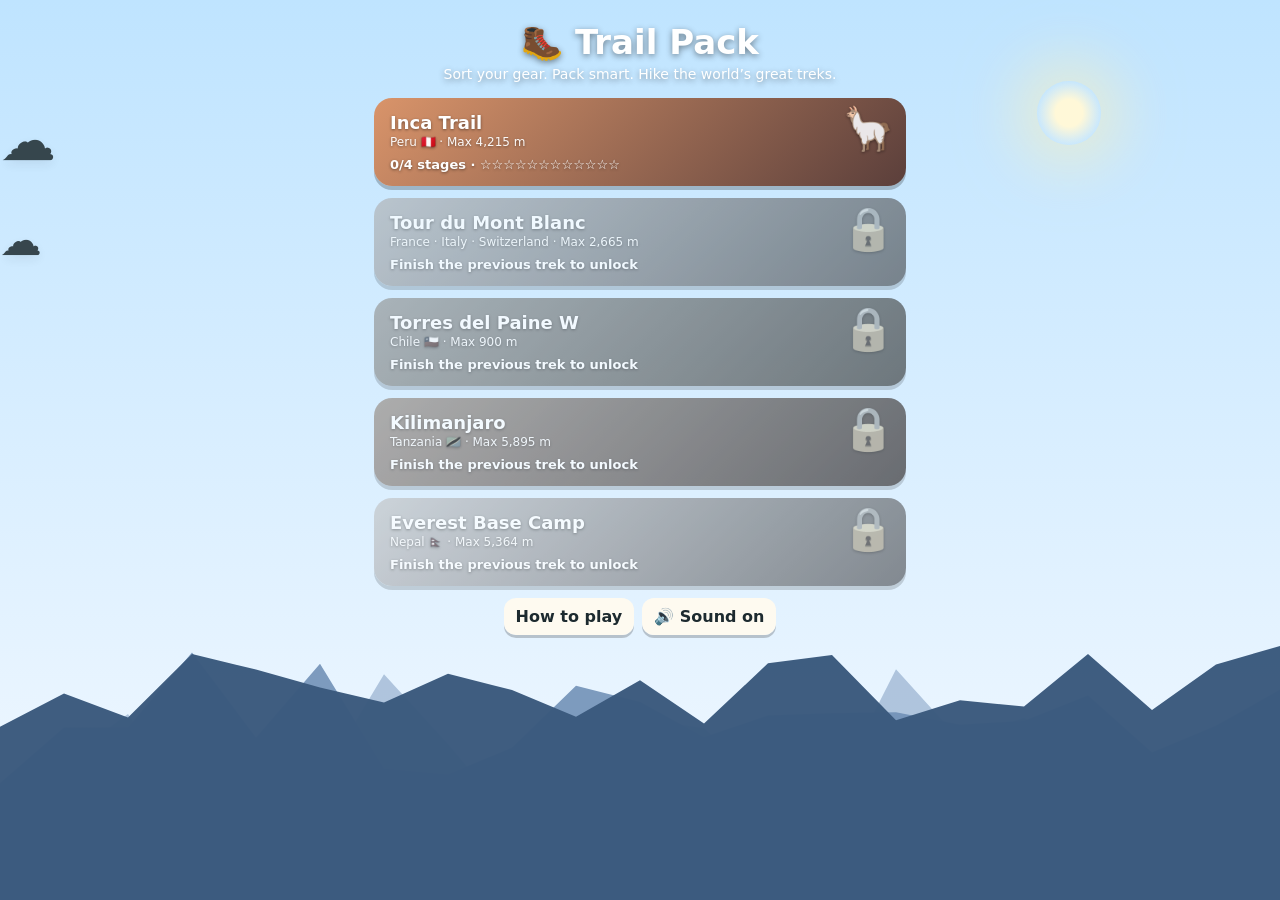
==== index.html @ da54ef09 "Add Trail Pack sorting-game prototype and prompt log Single-file web game: sort gear into stuff sack" ====
<!doctype html>
<html lang="en">
<head>
<meta charset="utf-8">
<meta name="viewport" content="width=device-width,initial-scale=1,viewport-fit=cover,user-scalable=no">
<meta name="theme-color" content="#2b3a42">
<title>Trail Pack</title>
<style>
:root{--ink:#1d2a2f;--paper:#fffaf0;--card:rgba(255,250,240,.94);--accent:#e8913a;--good:#4caf7a;--bad:#e2574c}
*{box-sizing:border-box;-webkit-tap-highlight-color:transparent}
html,body{margin:0;min-height:100%}
body{font-family:system-ui,-apple-system,"Segoe UI",Roboto,sans-serif;color:var(--ink);background:#2b3a42;overflow-x:hidden;user-select:none;-webkit-user-select:none;touch-action:manipulation}
button{font:inherit;color:inherit;cursor:pointer}

/* scene */
#scene{position:fixed;inset:0;z-index:-1;transition:background 1s}
#scene .ridges{position:absolute;left:0;bottom:0;width:100%;height:55%}
#scene .sun{position:absolute;top:9%;right:14%;width:64px;height:64px;border-radius:50%;background:radial-gradient(circle,#fff8d8 30%,rgba(255,240,170,.0) 72%);box-shadow:0 0 60px 20px rgba(255,240,180,.55)}
#scene .cloud{position:absolute;font-size:56px;opacity:.85;animation:drift linear infinite;filter:drop-shadow(0 4px 6px rgba(0,0,0,.08))}
@keyframes drift{from{transform:translateX(-120px)}to{transform:translateX(calc(100vw + 120px))}}

.wrap{max-width:560px;margin:0 auto;padding:calc(env(safe-area-inset-top) + 12px) 14px 40px}
header{display:flex;align-items:center;gap:6px;margin-bottom:10px}
header h1{flex:1;margin:0;font-size:16px;line-height:1.2;min-width:0}
header h1 small{display:block;font-weight:500;opacity:.8;font-size:12px}
.btn{border:0;background:var(--card);border-radius:12px;padding:9px 12px;font-weight:700;box-shadow:0 3px 0 rgba(0,0,0,.2);min-width:42px}
.btn:active{transform:translateY(2px);box-shadow:0 1px 0 rgba(0,0,0,.2)}
.btn:disabled{opacity:.4;cursor:default}
.btn.primary{background:var(--accent);color:#fff}
.card{background:var(--card);border-radius:16px;padding:12px 14px;margin-bottom:10px;box-shadow:0 2px 10px rgba(0,0,0,.15)}
.info{font-size:13px;line-height:1.45}
.tags{display:flex;gap:6px;flex-wrap:wrap;margin-top:8px}
.tag{font-size:12px;background:rgba(0,0,0,.08);border-radius:99px;padding:3px 9px}
.tag.cond{background:#fff;font-weight:600}
.list{display:flex;gap:6px;flex-wrap:wrap;align-items:center;margin-bottom:10px}
.chip{display:flex;align-items:center;gap:4px;border-radius:99px;padding:3px 10px 3px 6px;font-size:13px;font-weight:700;background:#fff;border:2px solid transparent;transition:all .3s}
.chip.ok{background:#d9f5df;border-color:var(--good)}
.chip.q{opacity:.7}

/* pack */
.pack{display:flex;gap:10px;align-items:center}
.bag{font-size:38px}
.slots{display:flex;gap:6px;flex:1;flex-wrap:wrap}
.slot{width:48px;height:48px;border-radius:12px;border:2px dashed rgba(0,0,0,.3);display:grid;place-items:center;font-size:24px;position:relative}
.slot.full{border:2px solid rgba(0,0,0,.25);cursor:pointer;animation:pop .35s ease-out}
.slot.bad{border-color:var(--bad);animation:shake .4s}
.slot small{position:absolute;bottom:-1px;right:3px;font-size:10px;font-weight:800}
.msg{min-height:18px;font-size:13px;font-weight:700;margin-top:8px;color:var(--bad)}

/* sacks */
.table{display:flex;flex-wrap:wrap;gap:12px 10px;justify-content:center;margin-top:20px}
.cell{display:flex;flex-direction:column;align-items:center;gap:4px;min-height:60px}
.sack{width:46px;padding:4px 3px 6px;border:3px solid rgba(255,255,255,.75);border-top:none;border-radius:4px 4px 22px 22px;background:rgba(255,255,255,.2);backdrop-filter:blur(2px);display:flex;flex-direction:column-reverse;gap:3px;cursor:pointer;transition:transform .15s,box-shadow .15s;position:relative}
.sack::before{content:"";position:absolute;left:-6px;right:-6px;top:-4px;height:5px;border-radius:4px;background:rgba(255,255,255,.75)}
.sack.sel{transform:translateY(-8px);box-shadow:0 10px 14px rgba(0,0,0,.25)}
.sack.done{border-color:#9be3b6;box-shadow:0 0 14px 2px rgba(120,230,160,.8);animation:glow 1.4s ease-in-out infinite}
.it{height:34px;border-radius:11px;display:grid;place-items:center;font-size:20px;box-shadow:inset 0 -3px 0 rgba(0,0,0,.16),inset 0 2px 0 rgba(255,255,255,.35)}
.it.empty{background:transparent;box-shadow:none}
.it.pop{animation:pop .35s ease-out}
.sack.sel .it.top{outline:2px solid #fff;outline-offset:1px}
.tap{font-size:10px;font-weight:800;color:#fff;text-shadow:0 1px 2px rgba(0,0,0,.6);height:12px}
.moves{font-size:12px;text-align:right;margin:10px 4px 0;color:#fff;text-shadow:0 1px 3px rgba(0,0,0,.6);font-weight:600}
@keyframes pop{0%{transform:scale(.3)}70%{transform:scale(1.15)}100%{transform:scale(1)}}
@keyframes shake{0%,100%{transform:translateX(0)}25%{transform:translateX(-5px)}75%{transform:translateX(5px)}}
@keyframes glow{50%{box-shadow:0 0 22px 5px rgba(120,230,160,.95)}}

/* overlays */
.overlay{position:fixed;inset:0;background:rgba(10,20,25,.6);display:flex;align-items:center;justify-content:center;padding:16px;z-index:10;overflow:auto;animation:fade .25s}
.modal{background:var(--paper);border-radius:22px;padding:20px;max-width:460px;width:100%;max-height:90vh;overflow:auto;animation:rise .3s ease-out}
.modal h2{margin:0 0 4px}
.stars{font-size:40px;letter-spacing:4px;text-align:center}
.stars span{display:inline-block;animation:pop .5s ease-out backwards}
.stars span:nth-child(2){animation-delay:.15s}.stars span:nth-child(3){animation-delay:.3s}
.how{font-size:14px;line-height:1.5;padding-left:20px;margin:8px 0 14px}
@keyframes fade{from{opacity:0}}
@keyframes rise{from{transform:translateY(24px);opacity:0}}
.conf{position:fixed;top:-20px;font-size:22px;z-index:20;pointer-events:none;animation:fall 2.4s ease-in forwards}
@keyframes fall{to{transform:translateY(110vh) rotate(540deg);opacity:.9}}

/* home */
.hero{text-align:center;color:#fff;text-shadow:0 2px 6px rgba(0,0,0,.45);margin:10px 0 16px}
.hero h1{font-size:34px;margin:0}
.hero p{margin:4px 0 0;font-size:14px}
.trekcard{display:block;width:100%;text-align:left;border:0;border-radius:18px;padding:14px 16px;margin-bottom:12px;color:#fff;text-shadow:0 1px 3px rgba(0,0,0,.45);box-shadow:0 4px 0 rgba(0,0,0,.22);position:relative;overflow:hidden}
.trekcard:active{transform:translateY(2px)}
.trekcard h3{margin:0;font-size:18px}
.trekcard p{margin:2px 0 8px;font-size:12px;opacity:.95}
.trekcard .prog{font-size:13px;font-weight:700}
.trekcard.locked{filter:grayscale(.85);opacity:.7}
.trekcard .big{position:absolute;right:12px;top:6px;font-size:42px;opacity:.9}

/* map */
.map{position:relative;border-radius:22px;background:var(--card);box-shadow:0 4px 14px rgba(0,0,0,.2);overflow:hidden}
.map svg{position:absolute;inset:0;width:100%;height:100%}
.node{position:absolute;transform:translate(-50%,-50%);display:flex;align-items:center;gap:8px;border:0;background:none;padding:0}
.node .dot{width:50px;height:50px;border-radius:50%;display:grid;place-items:center;font-weight:800;font-size:18px;color:#fff;border:4px solid #fff;box-shadow:0 3px 0 rgba(0,0,0,.25);flex:none}
.node .lab{background:#fff;border-radius:10px;padding:4px 8px;font-size:12px;font-weight:700;line-height:1.2;box-shadow:0 2px 6px rgba(0,0,0,.12);max-width:128px;text-align:left}
.node .lab small{display:block;font-weight:500;opacity:.7}
.node.left{flex-direction:row-reverse}
.node.locked .dot{background:#aab !important;opacity:.8}
.node.cur .dot{animation:pulse 1.2s ease-in-out infinite}
@keyframes pulse{50%{transform:scale(1.14)}}
.hiker{position:absolute;transform:translate(-50%,-135%);font-size:26px;pointer-events:none;animation:bob 1s ease-in-out infinite}
@keyframes bob{50%{margin-top:-5px}}
.sum{position:absolute;transform:translate(-50%,-50%);font-size:34px}
</style>
</head>
<body>
<div id="scene"></div>
<div class="wrap" id="app"></div>
<div id="layer"></div>

<script>
/* ================= data ================= */
const CATS = {
  water:  {e:'💧', c:'#7cc3ee', n:'Water'},
  food:   {e:'🥜', c:'#f2b36b', n:'Food'},
  warm:   {e:'🧥', c:'#e77f7a', n:'Warm layers'},
  rain:   {e:'☔', c:'#8c9cf0', n:'Rain gear'},
  shelter:{e:'⛺', c:'#7fd1a0', n:'Shelter'},
  med:    {e:'🩹', c:'#f19bc0', n:'First aid'},
  sun:    {e:'🧴', c:'#f6dc7a', n:'Sun cream'},
  light:  {e:'🔦', c:'#b895ee', n:'Headlamp'},
  ice:    {e:'⛏️', c:'#7fe0dc', n:'Ice gear'},
  bug:    {e:'🦟', c:'#b3c47a', n:'Bug spray'}
};
// condition -> the gear it calls for (water and food are always needed)
const CONDS = {
  rain:  {t:'🌧️ Heavy rain',        gear:'rain'},
  cold:  {t:'🥶 Freezing nights',    gear:'warm'},
  sun:   {t:'☀️ Harsh sun',          gear:'sun'},
  dark:  {t:'🌙 Pre-dawn starts',    gear:'light'},
  bugs:  {t:'🦟 Jungle bugs',        gear:'bug'},
  camp:  {t:'⛺ Wild camping',       gear:'shelter'},
  remote:{t:'🚑 Far from help',      gear:'med'},
  ice:   {t:'🧊 Glacier crossing',   gear:'ice'}
};

const TREKS = {
  inca: {name:'Inca Trail', place:'Peru 🇵🇪', alt:'Max 4,215 m', icon:'🦙', sky:['#ffe2a8','#f59a6b'], ridges:['#d9946a','#a8644f','#5b3f3b'], sun:true,
    facts:['The Inca Trail ends at Machu Picchu, a citadel built in the 1400s.','Dead Woman’s Pass, at 4,215 m, is the highest point of the trek.','Only 500 people a day, porters included, are allowed on the trail.','Machu Picchu at sunrise is why most hikers start before dawn.']},
  tmb:  {name:'Tour du Mont Blanc', place:'France · Italy · Switzerland', alt:'Max 2,665 m', icon:'🏔️', sky:['#bfe4ff','#f4f9ff'], ridges:['#9fb8d4','#6f8fb5','#3c5a7e'], sun:true,
    facts:['The loop is about 170 km and crosses three countries.','Mont Blanc, at 4,805 m, is the highest peak in the Alps.','Mountain huts serve hot dinners, so you carry less than a camping trek.']},
  paine:{name:'Torres del Paine W', place:'Chile 🇨🇱', alt:'Max 900 m', icon:'🦅', sky:['#cfd9e6','#8fa5bd'], ridges:['#8aa0a0','#5f7a7c','#2f4a4f'], sun:false,
    facts:['The W trek is named after its shape on the map.','Patagonian wind can top 100 km/h.','The granite Towers rise more than 2,000 m above the valley.']},
  kili: {name:'Kilimanjaro', place:'Tanzania 🇹🇿', alt:'Max 5,895 m', icon:'🦒', sky:['#ffd37a','#e56f4a'], ridges:['#c9895a','#8d5a45','#4a3033'], sun:true,
    facts:['Kilimanjaro is the highest mountain in Africa, at 5,895 m.','You climb through five climate zones, from rainforest to arctic summit.','Guides say “pole pole”, Swahili for “slowly slowly”.']},
  ebc:  {name:'Everest Base Camp', place:'Nepal 🇳🇵', alt:'Max 5,364 m', icon:'🐂', sky:['#9fd0ff','#e9f4ff'], ridges:['#b9c8dc','#8197b3','#4a5f7d'], sun:true,
    facts:['Everest Base Camp sits at about 5,364 m.','Namche Bazaar is the Sherpa trading hub, at around 3,440 m.','Gorak Shep is the last settlement before base camp.']}
};

// reveal: 'list' = pack list shown, 'cond' = you infer the gear from the conditions
const L = (trek,title,days,conds,decoys,reveal,empties=2)=>({trek,title,days,conds,decoys,reveal,empties,
  needs:['water','food',...conds.map(c=>CONDS[c].gear)]});
const LEVELS = [
  L('inca','Day 1 · Wayllabamba',3,['rain'],[],'list'),
  L('inca','Day 2 · Dead Woman’s Pass',4,['rain','camp'],['sun'],'list'),
  L('inca','Day 3 · Cloud forest',4,['cold','camp','bugs'],['sun','light'],'list'),
  L('inca','Day 4 · Sunrise at the Sun Gate',4,['cold','dark','camp'],['sun','bug'],'cond'),
  L('tmb','Stage 1 · Les Houches',4,['sun','cold'],['bug'],'list'),
  L('tmb','Stage 3 · Col de la Seigne',5,['rain','remote'],['camp','sun'],'cond'),
  L('tmb','Stage 5 · Grand Col Ferret',5,['cold','rain','dark'],['camp','bug'],'cond'),
  L('paine','Valle Francés',5,['rain','cold'],['sun','bug','med'],'cond'),
  L('paine','Grey Glacier',6,['rain','cold','camp'],['sun','bug'],'cond'),
  L('paine','Base Torres at dawn',6,['rain','cold','camp','dark'],['sun','med'],'cond',3),
  L('kili','Machame Gate',5,['cold','remote','dark'],['bug','sun'],'cond'),
  L('kili','Barranco Wall',6,['cold','dark','sun','remote'],['bug','rain','shelter'],'cond',3),
  L('ebc','Namche Bazaar',5,['cold','remote'],['rain','sun','bug'],'cond'),
  L('ebc','Gorak Shep',6,['cold','ice','dark','remote'],['bug','rain','sun'],'cond',3)
];
const trekLevels = id => LEVELS.map((x,i)=>i).filter(i=>LEVELS[i].trek===id);

/* ================= persistence ================= */
let save = {unlocked:0, stars:{}, seen:false, mute:false};
try { Object.assign(save, JSON.parse(localStorage.getItem('trailpack')||'{}')); } catch(e){}
const persist = ()=>{ try{ localStorage.setItem('trailpack', JSON.stringify(save)); }catch(e){} };

/* ================= sound & haptics ================= */
let AC = null;
function tone(f,d,type='sine',vol=.12,delay=0){
  if(save.mute) return;
  try{
    AC = AC || new (window.AudioContext||window.webkitAudioContext)();
    const o = AC.createOscillator(), g = AC.createGain(), t = AC.currentTime+delay;
    o.type = type; o.frequency.setValueAtTime(f,t);
    g.gain.setValueAtTime(vol,t); g.gain.exponentialRampToValueAtTime(.0001,t+d);
    o.connect(g); g.connect(AC.destination); o.start(t); o.stop(t+d+.02);
  }catch(e){}
}
const buzz = ms => { try{ if(!save.mute && navigator.vibrate) navigator.vibrate(ms); }catch(e){} };
const SND = {
  tap:()=>tone(620,.06,'triangle'),
  pour:()=>{tone(420,.08,'sine');tone(560,.1,'sine',.12,.07);},
  pack:()=>{tone(523,.1,'triangle');tone(784,.18,'triangle',.12,.09);buzz(15);},
  bad:()=>{tone(180,.25,'sawtooth',.08);buzz(60);},
  win:()=>[523,659,784,1047].forEach((f,i)=>tone(f,.3,'triangle',.13,i*.12))
};

/* ================= scene ================= */
const $app = document.getElementById('app'), $layer = document.getElementById('layer'), $scene = document.getElementById('scene');
const rng = s => () => (s = (s*1664525+1013904223)>>>0) / 4294967296;
function ridgeSvg(colors){
  let out = '<svg class="ridges" viewBox="0 0 1000 400" preserveAspectRatio="none">';
  colors.forEach((col,i)=>{
    const r = rng(i*77+13), base = 400-i*55, h = 190-i*45;
    let d = `M0 400 L0 ${base-h*r()}`;
    for(let x=50;x<=1000;x+=50) d += ` L${x} ${base-h*(0.25+0.75*r())}`;
    out += `<path d="${d} L1000 400Z" fill="${col}" opacity="${0.78+i*0.1}"/>`;
  });
  return out + '</svg>';
}
function setScene(id){
  const t = id ? TREKS[id] : TREKS.tmb;
  $scene.style.background = `linear-gradient(${t.sky[0]},${t.sky[1]})`;
  $scene.innerHTML = (t.sun?'<div class="sun"></div>':'') +
    '<div class="cloud" style="top:12%;animation-duration:70s">☁️</div><div class="cloud" style="top:24%;animation-duration:110s;animation-delay:-50s;font-size:42px">☁️</div>' +
    ridgeSvg(t.ridges);
}

/* ================= game state ================= */
let screen = 'home', curTrek = null, lv = 0, crates = [], sel = null, moves = 0, hist = [], won = false;
let pop = null, bad = [], msg = '';

const cap = () => LEVELS[lv].days;
const isDone = c => c.items.length===cap() && c.items.every(x=>x===c.items[0]);
const packed = () => crates.filter(c=>c.packed);

function startLevel(i){
  lv = i; curTrek = LEVELS[i].trek; screen = 'game';
  const Lv = LEVELS[i]; sel = null; moves = 0; hist = []; won = false; pop = null; bad = []; msg = '';
  const cats = [...Lv.needs, ...Lv.decoys];
  const pool = []; cats.forEach(c=>{ for(let k=0;k<Lv.days;k++) pool.push(c); });
  let tries = 0, cs;
  do {
    pool.sort(()=>Math.random()-.5);
    cs = cats.map((_,k)=>({items:pool.slice(k*Lv.days,(k+1)*Lv.days), packed:false}));
    tries++;
  } while (tries<300 && cs.some(c=>new Set(c.items).size===1));
  for(let k=0;k<Lv.empties;k++) cs.push({items:[],packed:false});
  crates = cs; setScene(Lv.trek); render();
  if(!save.seen){ save.seen = true; persist(); showHow(); }
}

const snap = () => hist.push(JSON.stringify({crates,moves}));
function undo(){
  if(!hist.length||won) return;
  const s = JSON.parse(hist.pop()); crates = s.crates; moves = s.moves; sel = null; bad = []; msg = ''; pop = null; SND.tap(); render();
}
function topGroup(c){
  let n = 0; const t = c.items[c.items.length-1];
  for(let i=c.items.length-1;i>=0 && c.items[i]===t;i--) n++;
  return n;
}
function pour(a,b){
  const A = crates[a], B = crates[b];
  if(B.packed || isDone(B) || !A.items.length) return false;
  const t = A.items[A.items.length-1];
  if(B.items.length && B.items[B.items.length-1]!==t) return false;
  const n = Math.min(topGroup(A), cap()-B.items.length);
  if(n<=0) return false;
  snap();
  for(let k=0;k<n;k++) B.items.push(A.items.pop());
  moves++; pop = {i:b,n}; return true;
}
function tap(i){
  if(won) return;
  const c = crates[i]; bad = []; msg = ''; pop = null;
  if(c.packed) return;
  if(isDone(c)){ return packCrate(i); }
  if(sel===null){ if(c.items.length){ sel = i; SND.tap(); } }
  else if(sel===i){ sel = null; SND.tap(); }
  else {
    if(pour(sel,i)){ sel = null; SND.pour(); }
    else { sel = c.items.length ? i : null; SND.tap(); }
  }
  render(); autoPackCheck();
}
function autoPackCheck(){ /* a sack that just became complete glows; the player taps it to pack */ }
function packCrate(i){
  const Lv = LEVELS[lv];
  if(won) return;
  if(packed().length>=Lv.needs.length){ msg = 'Your pack is full. Tap a packed item to take it out first.'; SND.bad(); render(); return; }
  snap(); crates[i].packed = true; sel = null; moves++; SND.pack();
  if(packed().length===Lv.needs.length) return evaluate();
  render();
}
function unpack(i){
  if(won) return; snap(); crates[i].packed = false; bad = []; msg = ''; pop = null; SND.tap(); render();
}
function evaluate(){
  const Lv = LEVELS[lv], pk = packed();
  const wrong = pk.filter(c=>!Lv.needs.includes(c.items[0]));
  if(!wrong.length){ return win(); }
  bad = wrong.map(c=>crates.indexOf(c));
  msg = `${pk.length-wrong.length} of ${Lv.needs.length} right. Tap a red item to take it out.`;
  SND.bad(); render();
}
function win(){
  won = true; render();
  const Lv = LEVELS[lv];
  const par = Lv.needs.length*4 + Lv.decoys.length*2 + 2;
  const stars = moves<=par ? 3 : moves<=par*1.6 ? 2 : 1;
  save.stars[lv] = Math.max(save.stars[lv]||0, stars);
  save.unlocked = Math.max(save.unlocked, Math.min(lv+1, LEVELS.length-1)); persist();
  SND.win(); confetti(); buzz([30,40,30]);
  setTimeout(()=>showWin(stars), 700);
}
function confetti(){
  const em = ['🎉','⭐','🥾','🏔️','✨','🎒'];
  for(let i=0;i<34;i++){
    const d = document.createElement('div'); d.className = 'conf'; d.textContent = em[i%em.length];
    d.style.left = Math.random()*100+'vw'; d.style.animationDelay = Math.random()*.8+'s'; d.style.fontSize = (16+Math.random()*18)+'px';
    document.body.appendChild(d); setTimeout(()=>d.remove(),3500);
  }
}

/* ================= rendering ================= */
const tile = (c,extra='') => `<div class="it ${extra}" style="background:${CATS[c].c}">${CATS[c].e}</div>`;

function render(){
  if(screen==='home') return renderHome();
  if(screen==='map') return renderMap();
  renderGame();
}

function renderGame(){
  const Lv = LEVELS[lv], T = TREKS[Lv.trek], pk = packed();
  const have = pk.map(c=>c.items[0]);
  const slots = Array.from({length:Lv.needs.length}, (_,k)=>{
    const c = pk[k];
    if(!c) return '<div class="slot"></div>';
    const ci = crates.indexOf(c), cat = CATS[c.items[0]];
    return `<div class="slot full ${bad.includes(ci)?'bad':''}" style="background:${cat.c}" onclick="unpack(${ci})" title="Tap to unpack">${cat.e}<small>×${Lv.days}</small></div>`;
  }).join('');
  const chips = Lv.reveal==='list'
    ? Lv.needs.map(n=>`<span class="chip ${have.includes(n)?'ok':''}">${CATS[n].e} ${CATS[n].n} ${have.includes(n)?'✓':''}</span>`).join('')
    : Lv.needs.map((n,k)=>`<span class="chip ${k<pk.length?'ok':'q'}">${k<pk.length?'🎒':'❓'}</span>`).join('');
  const sacks = crates.map((c,i)=>{
    if(c.packed) return '';
    const topN = c.items.length ? topGroup(c) : 0;
    let inner = '';
    for(let k=0;k<Lv.days;k++){
      if(!c.items[k]){ inner += '<div class="it empty"></div>'; continue; }
      const isTop = k >= c.items.length-topN;
      const isPop = pop && pop.i===i && k >= c.items.length-pop.n;
      inner += tile(c.items[k], (isTop?'top ':'')+(isPop?'pop':''));
    }
    const done = isDone(c);
    return `<div class="cell"><div class="sack ${sel===i?'sel':''} ${done?'done':''}" onclick="tap(${i})">${inner}</div><div class="tap">${done?'tap to pack':''}</div></div>`;
  }).join('');
  const hint = Lv.reveal==='list'
    ? `Pack the items on the list. Anything else is clutter.`
    : `<b>No list this time.</b> Read the conditions and work out what to pack. Water and food always go.`;
  $app.innerHTML = `
    <header>
      <button class="btn" onclick="goMap('${Lv.trek}')">←</button>
      <h1>${T.name}<small>${Lv.title}</small></h1>
      <button class="btn" onclick="undo()" ${hist.length&&!won?'':'disabled'}>↶</button>
      <button class="btn" onclick="startLevel(lv)">⟳</button>
      <button class="btn" onclick="toggleMute()">${save.mute?'🔇':'🔊'}</button>
    </header>
    <div class="card info">
      <b>${Lv.days}-day trek.</b> One sack holds ${Lv.days} of one item, one per day. ${hint}
      <div class="tags">${Lv.conds.map(c=>`<span class="tag cond">${CONDS[c].t}</span>`).join('')}<span class="tag">${T.alt}</span></div>
    </div>
    <div class="card">
      <div class="list">${chips}</div>
      <div class="pack"><div class="bag">🎒</div><div class="slots">${slots}</div></div>
      <div class="msg">${msg}</div>
    </div>
    <div class="table">${sacks}</div>
    <div class="moves">Moves: ${moves}</div>`;
}

function trekProgress(id){
  const idx = trekLevels(id), got = idx.reduce((a,i)=>a+(save.stars[i]||0),0);
  const done = idx.filter(i=>save.stars[i]).length;
  return {done, total:idx.length, got, max:idx.length*3, locked: idx[0] > save.unlocked};
}

function renderHome(){
  setScene(null);
  const cards = Object.keys(TREKS).map(id=>{
    const T = TREKS[id], p = trekProgress(id);
    return `<button class="trekcard ${p.locked?'locked':''}" style="background:linear-gradient(135deg,${T.ridges[0]},${T.ridges[2]})" ${p.locked?'onclick="shake(this)"':`onclick="goMap('${id}')"`}>
      <div class="big">${p.locked?'🔒':T.icon}</div>
      <h3>${T.name}</h3><p>${T.place} · ${T.alt}</p>
      <div class="prog">${p.locked?'Finish the previous trek to unlock':`${p.done}/${p.total} stages · ${'★'.repeat(p.got)}${'☆'.repeat(p.max-p.got)}`}</div>
    </button>`;
  }).join('');
  $app.innerHTML = `
    <div class="hero"><h1>🥾 Trail Pack</h1><p>Sort your gear. Pack smart. Hike the world’s great treks.</p></div>
    ${cards}
    <div style="display:flex;gap:8px;justify-content:center">
      <button class="btn" onclick="showHow()">How to play</button>
      <button class="btn" onclick="toggleMute()">${save.mute?'🔇 Sound off':'🔊 Sound on'}</button>
    </div>`;
}
function shake(el){ el.style.animation='shake .4s'; SND.bad(); setTimeout(()=>el.style.animation='',450); }

function renderMap(){
  const T = TREKS[curTrek], idx = trekLevels(curTrek);
  setScene(curTrek);
  const H = 130*idx.length + 110, W = 100;
  const pts = idx.map((_,k)=>({ x: 50 + (k%2===0?-18:18)*(k===0?1:1) , y: H - 70 - k*130 }));
  // smooth winding path from the trailhead through every stage up to the summit
  let d = `M50 ${H-8}`;
  const route = [{x:50,y:H-8},...pts,{x:50,y:34}];
  for(let k=1;k<route.length;k++){
    const a = route[k-1], b = route[k], my = (a.y+b.y)/2;
    d += ` C ${a.x} ${my}, ${b.x} ${my}, ${b.x} ${b.y}`;
  }
  const curIdx = idx.find(i=>!save.stars[i] && i<=save.unlocked);
  const nodes = idx.map((i,k)=>{
    const p = pts[k], locked = i>save.unlocked, st = save.stars[i]||0, isCur = i===curIdx;
    const left = p.x>50;
    const Lv = LEVELS[i];
    return `<button class="node ${left?'left':''} ${locked?'locked':''} ${isCur?'cur':''}" style="left:${p.x}%;top:${p.y}px" ${locked?'':`onclick="startLevel(${i})"`}>
      <span class="dot" style="background:${T.ridges[2]}">${locked?'🔒':k+1}</span>
      <span class="lab">${Lv.title}<small>${Lv.days} days · ${Lv.reveal==='list'?'pack list':'read conditions'}${st?' · '+'★'.repeat(st):''}</small></span>
    </button>${isCur?`<div class="hiker" style="left:${p.x}%;top:${p.y-26}px">🥾</div>`:''}`;
  }).join('');
  $app.innerHTML = `
    <header>
      <button class="btn" onclick="goHome()">←</button>
      <h1>${T.name}<small>${T.place} · ${T.alt}</small></h1>
      <button class="btn" onclick="toggleMute()">${save.mute?'🔇':'🔊'}</button>
    </header>
    <div class="map" style="height:${H}px">
      <svg viewBox="0 0 ${W} ${H}" preserveAspectRatio="none"><path d="${d}" fill="none" stroke="${T.ridges[1]}" stroke-width="1.6" stroke-dasharray="3 3" stroke-linecap="round" vector-effect="non-scaling-stroke" style="stroke-width:5px"/></svg>
      <div class="sum" style="left:50%;top:34px">🚩</div>
      ${nodes}
    </div>
    <div class="moves">${T.tags?'':''}Tap a stage to start packing.</div>`;
}

/* ================= overlays & nav ================= */
function overlay(html,dismiss=true){ $layer.innerHTML = `<div class="overlay" ${dismiss?'onclick="if(event.target===this)closeOverlay()"':''}><div class="modal">${html}</div></div>`; }
function closeOverlay(){ $layer.innerHTML = ''; }
function goHome(){ screen='home'; closeOverlay(); render(); window.scrollTo(0,0); }
function goMap(id){ curTrek=id; screen='map'; closeOverlay(); render(); window.scrollTo(0,0); }
function toggleMute(){ save.mute=!save.mute; persist(); if(!save.mute) SND.tap(); render(); }

function showHow(){
  overlay(`<h2>How to play</h2>
    <ol class="how">
      <li><b>Sort the sacks.</b> Tap a sack, then tap another to move its top items. You can only stack on the same item or an empty sack.</li>
      <li><b>Days = sack size.</b> A 5-day trek means 5 of each item per sack. Longer treks, bigger puzzles.</li>
      <li><b>Pack what the trek needs.</b> When a sack holds one item, it glows. Tap it to put it in your backpack, which has limited slots.</li>
      <li><b>Read the conditions.</b> Later stages hide the pack list. Rain means rain gear, freezing nights mean warm layers, and so on.</li>
    </ol>
    <button class="btn primary" style="width:100%" onclick="closeOverlay()">Got it</button>`);
}
function showWin(stars){
  const Lv = LEVELS[lv], T = TREKS[Lv.trek], idx = trekLevels(Lv.trek), k = idx.indexOf(lv);
  const lastInTrek = k===idx.length-1, lastAll = lv===LEVELS.length-1;
  const fact = T.facts[k % T.facts.length];
  overlay(`<div class="stars">${[0,1,2].map(n=>`<span>${n<stars?'⭐':'☆'}</span>`).join('')}</div>
    <h2 style="text-align:center">${lastInTrek?`${T.name} complete! 🚩`:'Pack ready!'}</h2>
    <p class="info" style="text-align:center">${Lv.title} · ${moves} moves</p>
    <div class="card info" style="background:#fff;box-shadow:none">💡 ${fact}</div>
    <div style="display:flex;gap:8px;justify-content:center;flex-wrap:wrap">
      <button class="btn" onclick="closeOverlay();startLevel(lv)">Replay</button>
      <button class="btn" onclick="goMap('${Lv.trek}')">Map</button>
      ${lastAll?'':`<button class="btn primary" onclick="closeOverlay();${lastInTrek?`goHome()`:`startLevel(lv+1)`}">${lastInTrek?'Next trek →':'Next stage →'}</button>`}
    </div>`, false);
}

render();
</script>
</body>
</html>
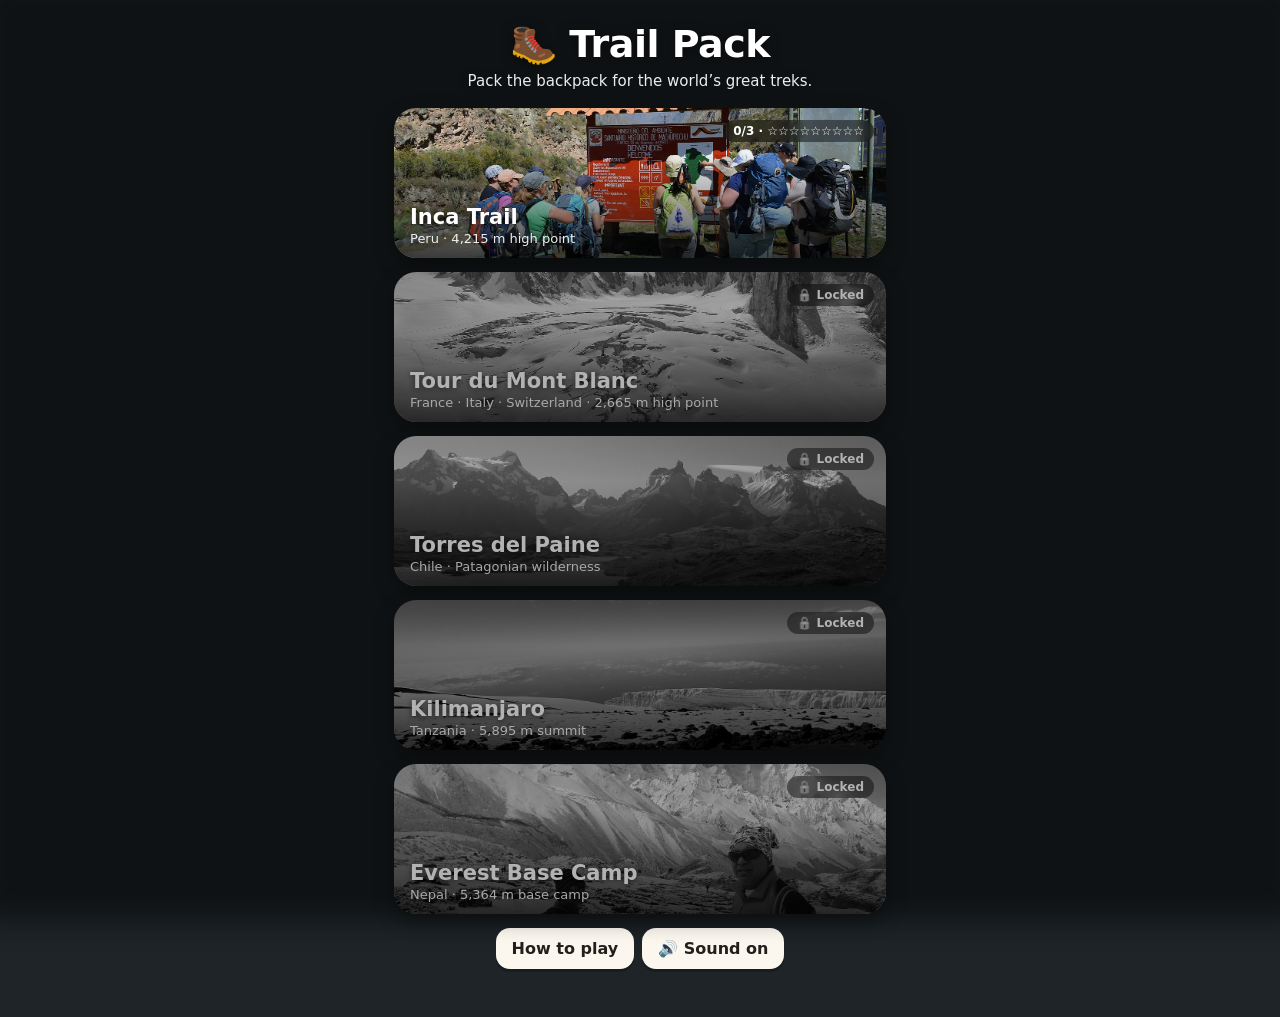
==== commit 26a39f64: "Rebuild as a pocket-placement puzzle with real trek photos and facts Backpack grid with pockets, ite" ====
--- a/index.html
+++ b/index.html
@@ -3,470 +3,17 @@
 <head>
 <meta charset="utf-8">
 <meta name="viewport" content="width=device-width,initial-scale=1,viewport-fit=cover,user-scalable=no">
-<meta name="theme-color" content="#2b3a42">
+<meta name="theme-color" content="#1e2428">
 <title>Trail Pack</title>
-<style>
-:root{--ink:#1d2a2f;--paper:#fffaf0;--card:rgba(255,250,240,.94);--accent:#e8913a;--good:#4caf7a;--bad:#e2574c}
-*{box-sizing:border-box;-webkit-tap-highlight-color:transparent}
-html,body{margin:0;min-height:100%}
-body{font-family:system-ui,-apple-system,"Segoe UI",Roboto,sans-serif;color:var(--ink);background:#2b3a42;overflow-x:hidden;user-select:none;-webkit-user-select:none;touch-action:manipulation}
-button{font:inherit;color:inherit;cursor:pointer}
-
-/* scene */
-#scene{position:fixed;inset:0;z-index:-1;transition:background 1s}
-#scene .ridges{position:absolute;left:0;bottom:0;width:100%;height:55%}
-#scene .sun{position:absolute;top:9%;right:14%;width:64px;height:64px;border-radius:50%;background:radial-gradient(circle,#fff8d8 30%,rgba(255,240,170,.0) 72%);box-shadow:0 0 60px 20px rgba(255,240,180,.55)}
-#scene .cloud{position:absolute;font-size:56px;opacity:.85;animation:drift linear infinite;filter:drop-shadow(0 4px 6px rgba(0,0,0,.08))}
-@keyframes drift{from{transform:translateX(-120px)}to{transform:translateX(calc(100vw + 120px))}}
-
-.wrap{max-width:560px;margin:0 auto;padding:calc(env(safe-area-inset-top) + 12px) 14px 40px}
-header{display:flex;align-items:center;gap:6px;margin-bottom:10px}
-header h1{flex:1;margin:0;font-size:16px;line-height:1.2;min-width:0}
-header h1 small{display:block;font-weight:500;opacity:.8;font-size:12px}
-.btn{border:0;background:var(--card);border-radius:12px;padding:9px 12px;font-weight:700;box-shadow:0 3px 0 rgba(0,0,0,.2);min-width:42px}
-.btn:active{transform:translateY(2px);box-shadow:0 1px 0 rgba(0,0,0,.2)}
-.btn:disabled{opacity:.4;cursor:default}
-.btn.primary{background:var(--accent);color:#fff}
-.card{background:var(--card);border-radius:16px;padding:12px 14px;margin-bottom:10px;box-shadow:0 2px 10px rgba(0,0,0,.15)}
-.info{font-size:13px;line-height:1.45}
-.tags{display:flex;gap:6px;flex-wrap:wrap;margin-top:8px}
-.tag{font-size:12px;background:rgba(0,0,0,.08);border-radius:99px;padding:3px 9px}
-.tag.cond{background:#fff;font-weight:600}
-.list{display:flex;gap:6px;flex-wrap:wrap;align-items:center;margin-bottom:10px}
-.chip{display:flex;align-items:center;gap:4px;border-radius:99px;padding:3px 10px 3px 6px;font-size:13px;font-weight:700;background:#fff;border:2px solid transparent;transition:all .3s}
-.chip.ok{background:#d9f5df;border-color:var(--good)}
-.chip.q{opacity:.7}
-
-/* pack */
-.pack{display:flex;gap:10px;align-items:center}
-.bag{font-size:38px}
-.slots{display:flex;gap:6px;flex:1;flex-wrap:wrap}
-.slot{width:48px;height:48px;border-radius:12px;border:2px dashed rgba(0,0,0,.3);display:grid;place-items:center;font-size:24px;position:relative}
-.slot.full{border:2px solid rgba(0,0,0,.25);cursor:pointer;animation:pop .35s ease-out}
-.slot.bad{border-color:var(--bad);animation:shake .4s}
-.slot small{position:absolute;bottom:-1px;right:3px;font-size:10px;font-weight:800}
-.msg{min-height:18px;font-size:13px;font-weight:700;margin-top:8px;color:var(--bad)}
-
-/* sacks */
-.table{display:flex;flex-wrap:wrap;gap:12px 10px;justify-content:center;margin-top:20px}
-.cell{display:flex;flex-direction:column;align-items:center;gap:4px;min-height:60px}
-.sack{width:46px;padding:4px 3px 6px;border:3px solid rgba(255,255,255,.75);border-top:none;border-radius:4px 4px 22px 22px;background:rgba(255,255,255,.2);backdrop-filter:blur(2px);display:flex;flex-direction:column-reverse;gap:3px;cursor:pointer;transition:transform .15s,box-shadow .15s;position:relative}
-.sack::before{content:"";position:absolute;left:-6px;right:-6px;top:-4px;height:5px;border-radius:4px;background:rgba(255,255,255,.75)}
-.sack.sel{transform:translateY(-8px);box-shadow:0 10px 14px rgba(0,0,0,.25)}
-.sack.done{border-color:#9be3b6;box-shadow:0 0 14px 2px rgba(120,230,160,.8);animation:glow 1.4s ease-in-out infinite}
-.it{height:34px;border-radius:11px;display:grid;place-items:center;font-size:20px;box-shadow:inset 0 -3px 0 rgba(0,0,0,.16),inset 0 2px 0 rgba(255,255,255,.35)}
-.it.empty{background:transparent;box-shadow:none}
-.it.pop{animation:pop .35s ease-out}
-.sack.sel .it.top{outline:2px solid #fff;outline-offset:1px}
-.tap{font-size:10px;font-weight:800;color:#fff;text-shadow:0 1px 2px rgba(0,0,0,.6);height:12px}
-.moves{font-size:12px;text-align:right;margin:10px 4px 0;color:#fff;text-shadow:0 1px 3px rgba(0,0,0,.6);font-weight:600}
-@keyframes pop{0%{transform:scale(.3)}70%{transform:scale(1.15)}100%{transform:scale(1)}}
-@keyframes shake{0%,100%{transform:translateX(0)}25%{transform:translateX(-5px)}75%{transform:translateX(5px)}}
-@keyframes glow{50%{box-shadow:0 0 22px 5px rgba(120,230,160,.95)}}
-
-/* overlays */
-.overlay{position:fixed;inset:0;background:rgba(10,20,25,.6);display:flex;align-items:center;justify-content:center;padding:16px;z-index:10;overflow:auto;animation:fade .25s}
-.modal{background:var(--paper);border-radius:22px;padding:20px;max-width:460px;width:100%;max-height:90vh;overflow:auto;animation:rise .3s ease-out}
-.modal h2{margin:0 0 4px}
-.stars{font-size:40px;letter-spacing:4px;text-align:center}
-.stars span{display:inline-block;animation:pop .5s ease-out backwards}
-.stars span:nth-child(2){animation-delay:.15s}.stars span:nth-child(3){animation-delay:.3s}
-.how{font-size:14px;line-height:1.5;padding-left:20px;margin:8px 0 14px}
-@keyframes fade{from{opacity:0}}
-@keyframes rise{from{transform:translateY(24px);opacity:0}}
-.conf{position:fixed;top:-20px;font-size:22px;z-index:20;pointer-events:none;animation:fall 2.4s ease-in forwards}
-@keyframes fall{to{transform:translateY(110vh) rotate(540deg);opacity:.9}}
-
-/* home */
-.hero{text-align:center;color:#fff;text-shadow:0 2px 6px rgba(0,0,0,.45);margin:10px 0 16px}
-.hero h1{font-size:34px;margin:0}
-.hero p{margin:4px 0 0;font-size:14px}
-.trekcard{display:block;width:100%;text-align:left;border:0;border-radius:18px;padding:14px 16px;margin-bottom:12px;color:#fff;text-shadow:0 1px 3px rgba(0,0,0,.45);box-shadow:0 4px 0 rgba(0,0,0,.22);position:relative;overflow:hidden}
-.trekcard:active{transform:translateY(2px)}
-.trekcard h3{margin:0;font-size:18px}
-.trekcard p{margin:2px 0 8px;font-size:12px;opacity:.95}
-.trekcard .prog{font-size:13px;font-weight:700}
-.trekcard.locked{filter:grayscale(.85);opacity:.7}
-.trekcard .big{position:absolute;right:12px;top:6px;font-size:42px;opacity:.9}
-
-/* map */
-.map{position:relative;border-radius:22px;background:var(--card);box-shadow:0 4px 14px rgba(0,0,0,.2);overflow:hidden}
-.map svg{position:absolute;inset:0;width:100%;height:100%}
-.node{position:absolute;transform:translate(-50%,-50%);display:flex;align-items:center;gap:8px;border:0;background:none;padding:0}
-.node .dot{width:50px;height:50px;border-radius:50%;display:grid;place-items:center;font-weight:800;font-size:18px;color:#fff;border:4px solid #fff;box-shadow:0 3px 0 rgba(0,0,0,.25);flex:none}
-.node .lab{background:#fff;border-radius:10px;padding:4px 8px;font-size:12px;font-weight:700;line-height:1.2;box-shadow:0 2px 6px rgba(0,0,0,.12);max-width:128px;text-align:left}
-.node .lab small{display:block;font-weight:500;opacity:.7}
-.node.left{flex-direction:row-reverse}
-.node.locked .dot{background:#aab !important;opacity:.8}
-.node.cur .dot{animation:pulse 1.2s ease-in-out infinite}
-@keyframes pulse{50%{transform:scale(1.14)}}
-.hiker{position:absolute;transform:translate(-50%,-135%);font-size:26px;pointer-events:none;animation:bob 1s ease-in-out infinite}
-@keyframes bob{50%{margin-top:-5px}}
-.sum{position:absolute;transform:translate(-50%,-50%);font-size:34px}
-</style>
+<link rel="stylesheet" href="style.css">
 </head>
 <body>
-<div id="scene"></div>
-<div class="wrap" id="app"></div>
+<div id="bg"></div>
+<main class="wrap" id="app"></main>
 <div id="layer"></div>
-
-<script>
-/* ================= data ================= */
-const CATS = {
-  water:  {e:'💧', c:'#7cc3ee', n:'Water'},
-  food:   {e:'🥜', c:'#f2b36b', n:'Food'},
-  warm:   {e:'🧥', c:'#e77f7a', n:'Warm layers'},
-  rain:   {e:'☔', c:'#8c9cf0', n:'Rain gear'},
-  shelter:{e:'⛺', c:'#7fd1a0', n:'Shelter'},
-  med:    {e:'🩹', c:'#f19bc0', n:'First aid'},
-  sun:    {e:'🧴', c:'#f6dc7a', n:'Sun cream'},
-  light:  {e:'🔦', c:'#b895ee', n:'Headlamp'},
-  ice:    {e:'⛏️', c:'#7fe0dc', n:'Ice gear'},
-  bug:    {e:'🦟', c:'#b3c47a', n:'Bug spray'}
-};
-// condition -> the gear it calls for (water and food are always needed)
-const CONDS = {
-  rain:  {t:'🌧️ Heavy rain',        gear:'rain'},
-  cold:  {t:'🥶 Freezing nights',    gear:'warm'},
-  sun:   {t:'☀️ Harsh sun',          gear:'sun'},
-  dark:  {t:'🌙 Pre-dawn starts',    gear:'light'},
-  bugs:  {t:'🦟 Jungle bugs',        gear:'bug'},
-  camp:  {t:'⛺ Wild camping',       gear:'shelter'},
-  remote:{t:'🚑 Far from help',      gear:'med'},
-  ice:   {t:'🧊 Glacier crossing',   gear:'ice'}
-};
-
-const TREKS = {
-  inca: {name:'Inca Trail', place:'Peru 🇵🇪', alt:'Max 4,215 m', icon:'🦙', sky:['#ffe2a8','#f59a6b'], ridges:['#d9946a','#a8644f','#5b3f3b'], sun:true,
-    facts:['The Inca Trail ends at Machu Picchu, a citadel built in the 1400s.','Dead Woman’s Pass, at 4,215 m, is the highest point of the trek.','Only 500 people a day, porters included, are allowed on the trail.','Machu Picchu at sunrise is why most hikers start before dawn.']},
-  tmb:  {name:'Tour du Mont Blanc', place:'France · Italy · Switzerland', alt:'Max 2,665 m', icon:'🏔️', sky:['#bfe4ff','#f4f9ff'], ridges:['#9fb8d4','#6f8fb5','#3c5a7e'], sun:true,
-    facts:['The loop is about 170 km and crosses three countries.','Mont Blanc, at 4,805 m, is the highest peak in the Alps.','Mountain huts serve hot dinners, so you carry less than a camping trek.']},
-  paine:{name:'Torres del Paine W', place:'Chile 🇨🇱', alt:'Max 900 m', icon:'🦅', sky:['#cfd9e6','#8fa5bd'], ridges:['#8aa0a0','#5f7a7c','#2f4a4f'], sun:false,
-    facts:['The W trek is named after its shape on the map.','Patagonian wind can top 100 km/h.','The granite Towers rise more than 2,000 m above the valley.']},
-  kili: {name:'Kilimanjaro', place:'Tanzania 🇹🇿', alt:'Max 5,895 m', icon:'🦒', sky:['#ffd37a','#e56f4a'], ridges:['#c9895a','#8d5a45','#4a3033'], sun:true,
-    facts:['Kilimanjaro is the highest mountain in Africa, at 5,895 m.','You climb through five climate zones, from rainforest to arctic summit.','Guides say “pole pole”, Swahili for “slowly slowly”.']},
-  ebc:  {name:'Everest Base Camp', place:'Nepal 🇳🇵', alt:'Max 5,364 m', icon:'🐂', sky:['#9fd0ff','#e9f4ff'], ridges:['#b9c8dc','#8197b3','#4a5f7d'], sun:true,
-    facts:['Everest Base Camp sits at about 5,364 m.','Namche Bazaar is the Sherpa trading hub, at around 3,440 m.','Gorak Shep is the last settlement before base camp.']}
-};
-
-// reveal: 'list' = pack list shown, 'cond' = you infer the gear from the conditions
-const L = (trek,title,days,conds,decoys,reveal,empties=2)=>({trek,title,days,conds,decoys,reveal,empties,
-  needs:['water','food',...conds.map(c=>CONDS[c].gear)]});
-const LEVELS = [
-  L('inca','Day 1 · Wayllabamba',3,['rain'],[],'list'),
-  L('inca','Day 2 · Dead Woman’s Pass',4,['rain','camp'],['sun'],'list'),
-  L('inca','Day 3 · Cloud forest',4,['cold','camp','bugs'],['sun','light'],'list'),
-  L('inca','Day 4 · Sunrise at the Sun Gate',4,['cold','dark','camp'],['sun','bug'],'cond'),
-  L('tmb','Stage 1 · Les Houches',4,['sun','cold'],['bug'],'list'),
-  L('tmb','Stage 3 · Col de la Seigne',5,['rain','remote'],['camp','sun'],'cond'),
-  L('tmb','Stage 5 · Grand Col Ferret',5,['cold','rain','dark'],['camp','bug'],'cond'),
-  L('paine','Valle Francés',5,['rain','cold'],['sun','bug','med'],'cond'),
-  L('paine','Grey Glacier',6,['rain','cold','camp'],['sun','bug'],'cond'),
-  L('paine','Base Torres at dawn',6,['rain','cold','camp','dark'],['sun','med'],'cond',3),
-  L('kili','Machame Gate',5,['cold','remote','dark'],['bug','sun'],'cond'),
-  L('kili','Barranco Wall',6,['cold','dark','sun','remote'],['bug','rain','shelter'],'cond',3),
-  L('ebc','Namche Bazaar',5,['cold','remote'],['rain','sun','bug'],'cond'),
-  L('ebc','Gorak Shep',6,['cold','ice','dark','remote'],['bug','rain','sun'],'cond',3)
-];
-const trekLevels = id => LEVELS.map((x,i)=>i).filter(i=>LEVELS[i].trek===id);
-
-/* ================= persistence ================= */
-let save = {unlocked:0, stars:{}, seen:false, mute:false};
-try { Object.assign(save, JSON.parse(localStorage.getItem('trailpack')||'{}')); } catch(e){}
-const persist = ()=>{ try{ localStorage.setItem('trailpack', JSON.stringify(save)); }catch(e){} };
-
-/* ================= sound & haptics ================= */
-let AC = null;
-function tone(f,d,type='sine',vol=.12,delay=0){
-  if(save.mute) return;
-  try{
-    AC = AC || new (window.AudioContext||window.webkitAudioContext)();
-    const o = AC.createOscillator(), g = AC.createGain(), t = AC.currentTime+delay;
-    o.type = type; o.frequency.setValueAtTime(f,t);
-    g.gain.setValueAtTime(vol,t); g.gain.exponentialRampToValueAtTime(.0001,t+d);
-    o.connect(g); g.connect(AC.destination); o.start(t); o.stop(t+d+.02);
-  }catch(e){}
-}
-const buzz = ms => { try{ if(!save.mute && navigator.vibrate) navigator.vibrate(ms); }catch(e){} };
-const SND = {
-  tap:()=>tone(620,.06,'triangle'),
-  pour:()=>{tone(420,.08,'sine');tone(560,.1,'sine',.12,.07);},
-  pack:()=>{tone(523,.1,'triangle');tone(784,.18,'triangle',.12,.09);buzz(15);},
-  bad:()=>{tone(180,.25,'sawtooth',.08);buzz(60);},
-  win:()=>[523,659,784,1047].forEach((f,i)=>tone(f,.3,'triangle',.13,i*.12))
-};
-
-/* ================= scene ================= */
-const $app = document.getElementById('app'), $layer = document.getElementById('layer'), $scene = document.getElementById('scene');
-const rng = s => () => (s = (s*1664525+1013904223)>>>0) / 4294967296;
-function ridgeSvg(colors){
-  let out = '<svg class="ridges" viewBox="0 0 1000 400" preserveAspectRatio="none">';
-  colors.forEach((col,i)=>{
-    const r = rng(i*77+13), base = 400-i*55, h = 190-i*45;
-    let d = `M0 400 L0 ${base-h*r()}`;
-    for(let x=50;x<=1000;x+=50) d += ` L${x} ${base-h*(0.25+0.75*r())}`;
-    out += `<path d="${d} L1000 400Z" fill="${col}" opacity="${0.78+i*0.1}"/>`;
-  });
-  return out + '</svg>';
-}
-function setScene(id){
-  const t = id ? TREKS[id] : TREKS.tmb;
-  $scene.style.background = `linear-gradient(${t.sky[0]},${t.sky[1]})`;
-  $scene.innerHTML = (t.sun?'<div class="sun"></div>':'') +
-    '<div class="cloud" style="top:12%;animation-duration:70s">☁️</div><div class="cloud" style="top:24%;animation-duration:110s;animation-delay:-50s;font-size:42px">☁️</div>' +
-    ridgeSvg(t.ridges);
-}
-
-/* ================= game state ================= */
-let screen = 'home', curTrek = null, lv = 0, crates = [], sel = null, moves = 0, hist = [], won = false;
-let pop = null, bad = [], msg = '';
-
-const cap = () => LEVELS[lv].days;
-const isDone = c => c.items.length===cap() && c.items.every(x=>x===c.items[0]);
-const packed = () => crates.filter(c=>c.packed);
-
-function startLevel(i){
-  lv = i; curTrek = LEVELS[i].trek; screen = 'game';
-  const Lv = LEVELS[i]; sel = null; moves = 0; hist = []; won = false; pop = null; bad = []; msg = '';
-  const cats = [...Lv.needs, ...Lv.decoys];
-  const pool = []; cats.forEach(c=>{ for(let k=0;k<Lv.days;k++) pool.push(c); });
-  let tries = 0, cs;
-  do {
-    pool.sort(()=>Math.random()-.5);
-    cs = cats.map((_,k)=>({items:pool.slice(k*Lv.days,(k+1)*Lv.days), packed:false}));
-    tries++;
-  } while (tries<300 && cs.some(c=>new Set(c.items).size===1));
-  for(let k=0;k<Lv.empties;k++) cs.push({items:[],packed:false});
-  crates = cs; setScene(Lv.trek); render();
-  if(!save.seen){ save.seen = true; persist(); showHow(); }
-}
-
-const snap = () => hist.push(JSON.stringify({crates,moves}));
-function undo(){
-  if(!hist.length||won) return;
-  const s = JSON.parse(hist.pop()); crates = s.crates; moves = s.moves; sel = null; bad = []; msg = ''; pop = null; SND.tap(); render();
-}
-function topGroup(c){
-  let n = 0; const t = c.items[c.items.length-1];
-  for(let i=c.items.length-1;i>=0 && c.items[i]===t;i--) n++;
-  return n;
-}
-function pour(a,b){
-  const A = crates[a], B = crates[b];
-  if(B.packed || isDone(B) || !A.items.length) return false;
-  const t = A.items[A.items.length-1];
-  if(B.items.length && B.items[B.items.length-1]!==t) return false;
-  const n = Math.min(topGroup(A), cap()-B.items.length);
-  if(n<=0) return false;
-  snap();
-  for(let k=0;k<n;k++) B.items.push(A.items.pop());
-  moves++; pop = {i:b,n}; return true;
-}
-function tap(i){
-  if(won) return;
-  const c = crates[i]; bad = []; msg = ''; pop = null;
-  if(c.packed) return;
-  if(isDone(c)){ return packCrate(i); }
-  if(sel===null){ if(c.items.length){ sel = i; SND.tap(); } }
-  else if(sel===i){ sel = null; SND.tap(); }
-  else {
-    if(pour(sel,i)){ sel = null; SND.pour(); }
-    else { sel = c.items.length ? i : null; SND.tap(); }
-  }
-  render(); autoPackCheck();
-}
-function autoPackCheck(){ /* a sack that just became complete glows; the player taps it to pack */ }
-function packCrate(i){
-  const Lv = LEVELS[lv];
-  if(won) return;
-  if(packed().length>=Lv.needs.length){ msg = 'Your pack is full. Tap a packed item to take it out first.'; SND.bad(); render(); return; }
-  snap(); crates[i].packed = true; sel = null; moves++; SND.pack();
-  if(packed().length===Lv.needs.length) return evaluate();
-  render();
-}
-function unpack(i){
-  if(won) return; snap(); crates[i].packed = false; bad = []; msg = ''; pop = null; SND.tap(); render();
-}
-function evaluate(){
-  const Lv = LEVELS[lv], pk = packed();
-  const wrong = pk.filter(c=>!Lv.needs.includes(c.items[0]));
-  if(!wrong.length){ return win(); }
-  bad = wrong.map(c=>crates.indexOf(c));
-  msg = `${pk.length-wrong.length} of ${Lv.needs.length} right. Tap a red item to take it out.`;
-  SND.bad(); render();
-}
-function win(){
-  won = true; render();
-  const Lv = LEVELS[lv];
-  const par = Lv.needs.length*4 + Lv.decoys.length*2 + 2;
-  const stars = moves<=par ? 3 : moves<=par*1.6 ? 2 : 1;
-  save.stars[lv] = Math.max(save.stars[lv]||0, stars);
-  save.unlocked = Math.max(save.unlocked, Math.min(lv+1, LEVELS.length-1)); persist();
-  SND.win(); confetti(); buzz([30,40,30]);
-  setTimeout(()=>showWin(stars), 700);
-}
-function confetti(){
-  const em = ['🎉','⭐','🥾','🏔️','✨','🎒'];
-  for(let i=0;i<34;i++){
-    const d = document.createElement('div'); d.className = 'conf'; d.textContent = em[i%em.length];
-    d.style.left = Math.random()*100+'vw'; d.style.animationDelay = Math.random()*.8+'s'; d.style.fontSize = (16+Math.random()*18)+'px';
-    document.body.appendChild(d); setTimeout(()=>d.remove(),3500);
-  }
-}
-
-/* ================= rendering ================= */
-const tile = (c,extra='') => `<div class="it ${extra}" style="background:${CATS[c].c}">${CATS[c].e}</div>`;
-
-function render(){
-  if(screen==='home') return renderHome();
-  if(screen==='map') return renderMap();
-  renderGame();
-}
-
-function renderGame(){
-  const Lv = LEVELS[lv], T = TREKS[Lv.trek], pk = packed();
-  const have = pk.map(c=>c.items[0]);
-  const slots = Array.from({length:Lv.needs.length}, (_,k)=>{
-    const c = pk[k];
-    if(!c) return '<div class="slot"></div>';
-    const ci = crates.indexOf(c), cat = CATS[c.items[0]];
-    return `<div class="slot full ${bad.includes(ci)?'bad':''}" style="background:${cat.c}" onclick="unpack(${ci})" title="Tap to unpack">${cat.e}<small>×${Lv.days}</small></div>`;
-  }).join('');
-  const chips = Lv.reveal==='list'
-    ? Lv.needs.map(n=>`<span class="chip ${have.includes(n)?'ok':''}">${CATS[n].e} ${CATS[n].n} ${have.includes(n)?'✓':''}</span>`).join('')
-    : Lv.needs.map((n,k)=>`<span class="chip ${k<pk.length?'ok':'q'}">${k<pk.length?'🎒':'❓'}</span>`).join('');
-  const sacks = crates.map((c,i)=>{
-    if(c.packed) return '';
-    const topN = c.items.length ? topGroup(c) : 0;
-    let inner = '';
-    for(let k=0;k<Lv.days;k++){
-      if(!c.items[k]){ inner += '<div class="it empty"></div>'; continue; }
-      const isTop = k >= c.items.length-topN;
-      const isPop = pop && pop.i===i && k >= c.items.length-pop.n;
-      inner += tile(c.items[k], (isTop?'top ':'')+(isPop?'pop':''));
-    }
-    const done = isDone(c);
-    return `<div class="cell"><div class="sack ${sel===i?'sel':''} ${done?'done':''}" onclick="tap(${i})">${inner}</div><div class="tap">${done?'tap to pack':''}</div></div>`;
-  }).join('');
-  const hint = Lv.reveal==='list'
-    ? `Pack the items on the list. Anything else is clutter.`
-    : `<b>No list this time.</b> Read the conditions and work out what to pack. Water and food always go.`;
-  $app.innerHTML = `
-    <header>
-      <button class="btn" onclick="goMap('${Lv.trek}')">←</button>
-      <h1>${T.name}<small>${Lv.title}</small></h1>
-      <button class="btn" onclick="undo()" ${hist.length&&!won?'':'disabled'}>↶</button>
-      <button class="btn" onclick="startLevel(lv)">⟳</button>
-      <button class="btn" onclick="toggleMute()">${save.mute?'🔇':'🔊'}</button>
-    </header>
-    <div class="card info">
-      <b>${Lv.days}-day trek.</b> One sack holds ${Lv.days} of one item, one per day. ${hint}
-      <div class="tags">${Lv.conds.map(c=>`<span class="tag cond">${CONDS[c].t}</span>`).join('')}<span class="tag">${T.alt}</span></div>
-    </div>
-    <div class="card">
-      <div class="list">${chips}</div>
-      <div class="pack"><div class="bag">🎒</div><div class="slots">${slots}</div></div>
-      <div class="msg">${msg}</div>
-    </div>
-    <div class="table">${sacks}</div>
-    <div class="moves">Moves: ${moves}</div>`;
-}
-
-function trekProgress(id){
-  const idx = trekLevels(id), got = idx.reduce((a,i)=>a+(save.stars[i]||0),0);
-  const done = idx.filter(i=>save.stars[i]).length;
-  return {done, total:idx.length, got, max:idx.length*3, locked: idx[0] > save.unlocked};
-}
-
-function renderHome(){
-  setScene(null);
-  const cards = Object.keys(TREKS).map(id=>{
-    const T = TREKS[id], p = trekProgress(id);
-    return `<button class="trekcard ${p.locked?'locked':''}" style="background:linear-gradient(135deg,${T.ridges[0]},${T.ridges[2]})" ${p.locked?'onclick="shake(this)"':`onclick="goMap('${id}')"`}>
-      <div class="big">${p.locked?'🔒':T.icon}</div>
-      <h3>${T.name}</h3><p>${T.place} · ${T.alt}</p>
-      <div class="prog">${p.locked?'Finish the previous trek to unlock':`${p.done}/${p.total} stages · ${'★'.repeat(p.got)}${'☆'.repeat(p.max-p.got)}`}</div>
-    </button>`;
-  }).join('');
-  $app.innerHTML = `
-    <div class="hero"><h1>🥾 Trail Pack</h1><p>Sort your gear. Pack smart. Hike the world’s great treks.</p></div>
-    ${cards}
-    <div style="display:flex;gap:8px;justify-content:center">
-      <button class="btn" onclick="showHow()">How to play</button>
-      <button class="btn" onclick="toggleMute()">${save.mute?'🔇 Sound off':'🔊 Sound on'}</button>
-    </div>`;
-}
-function shake(el){ el.style.animation='shake .4s'; SND.bad(); setTimeout(()=>el.style.animation='',450); }
-
-function renderMap(){
-  const T = TREKS[curTrek], idx = trekLevels(curTrek);
-  setScene(curTrek);
-  const H = 130*idx.length + 110, W = 100;
-  const pts = idx.map((_,k)=>({ x: 50 + (k%2===0?-18:18)*(k===0?1:1) , y: H - 70 - k*130 }));
-  // smooth winding path from the trailhead through every stage up to the summit
-  let d = `M50 ${H-8}`;
-  const route = [{x:50,y:H-8},...pts,{x:50,y:34}];
-  for(let k=1;k<route.length;k++){
-    const a = route[k-1], b = route[k], my = (a.y+b.y)/2;
-    d += ` C ${a.x} ${my}, ${b.x} ${my}, ${b.x} ${b.y}`;
-  }
-  const curIdx = idx.find(i=>!save.stars[i] && i<=save.unlocked);
-  const nodes = idx.map((i,k)=>{
-    const p = pts[k], locked = i>save.unlocked, st = save.stars[i]||0, isCur = i===curIdx;
-    const left = p.x>50;
-    const Lv = LEVELS[i];
-    return `<button class="node ${left?'left':''} ${locked?'locked':''} ${isCur?'cur':''}" style="left:${p.x}%;top:${p.y}px" ${locked?'':`onclick="startLevel(${i})"`}>
-      <span class="dot" style="background:${T.ridges[2]}">${locked?'🔒':k+1}</span>
-      <span class="lab">${Lv.title}<small>${Lv.days} days · ${Lv.reveal==='list'?'pack list':'read conditions'}${st?' · '+'★'.repeat(st):''}</small></span>
-    </button>${isCur?`<div class="hiker" style="left:${p.x}%;top:${p.y-26}px">🥾</div>`:''}`;
-  }).join('');
-  $app.innerHTML = `
-    <header>
-      <button class="btn" onclick="goHome()">←</button>
-      <h1>${T.name}<small>${T.place} · ${T.alt}</small></h1>
-      <button class="btn" onclick="toggleMute()">${save.mute?'🔇':'🔊'}</button>
-    </header>
-    <div class="map" style="height:${H}px">
-      <svg viewBox="0 0 ${W} ${H}" preserveAspectRatio="none"><path d="${d}" fill="none" stroke="${T.ridges[1]}" stroke-width="1.6" stroke-dasharray="3 3" stroke-linecap="round" vector-effect="non-scaling-stroke" style="stroke-width:5px"/></svg>
-      <div class="sum" style="left:50%;top:34px">🚩</div>
-      ${nodes}
-    </div>
-    <div class="moves">${T.tags?'':''}Tap a stage to start packing.</div>`;
-}
-
-/* ================= overlays & nav ================= */
-function overlay(html,dismiss=true){ $layer.innerHTML = `<div class="overlay" ${dismiss?'onclick="if(event.target===this)closeOverlay()"':''}><div class="modal">${html}</div></div>`; }
-function closeOverlay(){ $layer.innerHTML = ''; }
-function goHome(){ screen='home'; closeOverlay(); render(); window.scrollTo(0,0); }
-function goMap(id){ curTrek=id; screen='map'; closeOverlay(); render(); window.scrollTo(0,0); }
-function toggleMute(){ save.mute=!save.mute; persist(); if(!save.mute) SND.tap(); render(); }
-
-function showHow(){
-  overlay(`<h2>How to play</h2>
-    <ol class="how">
-      <li><b>Sort the sacks.</b> Tap a sack, then tap another to move its top items. You can only stack on the same item or an empty sack.</li>
-      <li><b>Days = sack size.</b> A 5-day trek means 5 of each item per sack. Longer treks, bigger puzzles.</li>
-      <li><b>Pack what the trek needs.</b> When a sack holds one item, it glows. Tap it to put it in your backpack, which has limited slots.</li>
-      <li><b>Read the conditions.</b> Later stages hide the pack list. Rain means rain gear, freezing nights mean warm layers, and so on.</li>
-    </ol>
-    <button class="btn primary" style="width:100%" onclick="closeOverlay()">Got it</button>`);
-}
-function showWin(stars){
-  const Lv = LEVELS[lv], T = TREKS[Lv.trek], idx = trekLevels(Lv.trek), k = idx.indexOf(lv);
-  const lastInTrek = k===idx.length-1, lastAll = lv===LEVELS.length-1;
-  const fact = T.facts[k % T.facts.length];
-  overlay(`<div class="stars">${[0,1,2].map(n=>`<span>${n<stars?'⭐':'☆'}</span>`).join('')}</div>
-    <h2 style="text-align:center">${lastInTrek?`${T.name} complete! 🚩`:'Pack ready!'}</h2>
-    <p class="info" style="text-align:center">${Lv.title} · ${moves} moves</p>
-    <div class="card info" style="background:#fff;box-shadow:none">💡 ${fact}</div>
-    <div style="display:flex;gap:8px;justify-content:center;flex-wrap:wrap">
-      <button class="btn" onclick="closeOverlay();startLevel(lv)">Replay</button>
-      <button class="btn" onclick="goMap('${Lv.trek}')">Map</button>
-      ${lastAll?'':`<button class="btn primary" onclick="closeOverlay();${lastInTrek?`goHome()`:`startLevel(lv+1)`}">${lastInTrek?'Next trek →':'Next stage →'}</button>`}
-    </div>`, false);
-}
-
-render();
-</script>
+<script src="data.js"></script>
+<script src="levels.js"></script>
+<script src="credits.js"></script>
+<script src="game.js"></script>
 </body>
 </html>
--- a/style.css
+++ b/style.css
@@ -0,0 +1,118 @@
+:root{
+  --ink:#22201c;--paper:#fbf7ef;--muted:#6f685c;--accent:#d9622b;--good:#3f9b6a;--bad:#d94a3d;
+  --lid:#c8703f;--side:#6f8450;--main:#4f6b7a;--bottom:#82603e;
+  --cell:clamp(56px,17vw,78px);
+}
+*{box-sizing:border-box;-webkit-tap-highlight-color:transparent}
+html,body{margin:0;min-height:100%}
+body{font-family:ui-rounded,"SF Pro Rounded",system-ui,-apple-system,"Segoe UI",Roboto,sans-serif;color:var(--ink);background:#1e2428;overflow-x:hidden;user-select:none;-webkit-user-select:none;touch-action:manipulation}
+button{font:inherit;color:inherit;cursor:pointer;border:0;background:none;padding:0}
+a{color:inherit}
+#bg{position:fixed;inset:-20px;z-index:-1;background:#1e2428 center/cover no-repeat;filter:blur(14px) brightness(.5) saturate(1.1);transition:background-image .6s}
+.wrap{max-width:520px;margin:0 auto;padding:calc(env(safe-area-inset-top) + 14px) 14px 48px}
+
+/* top bar */
+.top{display:flex;align-items:center;gap:8px;margin-bottom:12px;color:#fff}
+.top h1{flex:1;margin:0;font-size:17px;line-height:1.2;min-width:0;text-shadow:0 1px 6px rgba(0,0,0,.5)}
+.top h1 small{display:block;font-weight:500;font-size:12px;opacity:.85}
+.ib{width:40px;height:40px;border-radius:12px;background:rgba(255,255,255,.16);backdrop-filter:blur(6px);display:grid;place-items:center;font-size:18px;color:#fff;font-weight:700}
+.ib:active{transform:scale(.94)}
+.ib:disabled{opacity:.35}
+.btn{background:var(--paper);border-radius:14px;padding:11px 16px;font-weight:700;box-shadow:0 3px 0 rgba(0,0,0,.22)}
+.btn:active{transform:translateY(2px);box-shadow:0 1px 0 rgba(0,0,0,.22)}
+.btn.primary{background:var(--accent);color:#fff}
+
+/* home */
+.hero{color:#fff;text-align:center;margin:8px 0 18px;text-shadow:0 2px 12px rgba(0,0,0,.5)}
+.hero h1{font-size:38px;margin:0;letter-spacing:-.5px}
+.hero p{margin:6px 0 0;opacity:.92;font-size:15px}
+.tcard{display:block;width:100%;height:150px;border-radius:22px;margin-bottom:14px;text-align:left;color:#fff;background-size:cover;background-position:center;position:relative;overflow:hidden;box-shadow:0 8px 20px rgba(0,0,0,.35);transition:transform .15s}
+.tcard:active{transform:scale(.98)}
+.tcard .shade{position:absolute;inset:0;background:linear-gradient(180deg,rgba(0,0,0,.05) 30%,rgba(0,0,0,.72))}
+.tcard .txt{position:absolute;left:16px;right:16px;bottom:12px}
+.tcard h3{margin:0;font-size:21px;text-shadow:0 1px 6px rgba(0,0,0,.6)}
+.tcard p{margin:2px 0 0;font-size:13px;opacity:.92}
+.tcard .pill{position:absolute;top:12px;right:12px;background:rgba(0,0,0,.45);backdrop-filter:blur(4px);border-radius:99px;padding:4px 10px;font-size:12px;font-weight:700}
+.tcard.locked{filter:grayscale(1) brightness(.7)}
+
+/* trek page */
+.thead{height:190px;border-radius:22px;background-size:cover;background-position:center;position:relative;overflow:hidden;box-shadow:0 8px 20px rgba(0,0,0,.35);margin-bottom:6px}
+.thead .shade{position:absolute;inset:0;background:linear-gradient(180deg,rgba(0,0,0,0) 40%,rgba(0,0,0,.7))}
+.thead .txt{position:absolute;left:16px;right:16px;bottom:12px;color:#fff;text-shadow:0 1px 6px rgba(0,0,0,.6)}
+.thead h2{margin:0;font-size:24px}
+.thead p{margin:2px 0 0;font-size:13px}
+.credit{font-size:11px;color:rgba(255,255,255,.75);margin:0 4px 14px}
+.credit.dark{color:var(--muted);margin:6px 0 0}
+.stage{display:flex;align-items:center;gap:12px;width:100%;text-align:left;background:var(--paper);border-radius:18px;padding:12px 14px;margin-bottom:10px;box-shadow:0 4px 0 rgba(0,0,0,.2)}
+.stage:active{transform:translateY(2px);box-shadow:0 2px 0 rgba(0,0,0,.2)}
+.stage .n{width:42px;height:42px;flex:none;border-radius:50%;display:grid;place-items:center;color:#fff;font-weight:800;font-size:18px}
+.stage .t{flex:1;min-width:0}
+.stage .t b{display:block;font-size:15px}
+.stage .t span{font-size:12px;color:var(--muted)}
+.stage .st{font-size:14px;color:#e0a415;letter-spacing:1px;white-space:nowrap}
+.stage.locked{opacity:.55;box-shadow:none}
+
+/* game */
+.panel{background:var(--paper);border-radius:18px;padding:12px 14px;margin-bottom:12px;box-shadow:0 4px 14px rgba(0,0,0,.25)}
+.rules{display:flex;gap:6px;flex-wrap:wrap}
+.rchip{display:flex;align-items:center;gap:5px;background:#fff;border:2px solid #eadfcb;border-radius:99px;padding:4px 10px 4px 7px;font-size:12px;font-weight:700}
+.rchip.on{border-color:var(--accent)}
+.rtext{font-size:12.5px;line-height:1.4;color:var(--muted);margin-top:8px;min-height:0}
+.msg{font-size:13px;font-weight:700;min-height:20px;margin-top:8px;color:var(--bad);line-height:1.35}
+.msg.ok{color:var(--good)}
+.msg.hint{color:#8a5a00}
+
+.packwrap{display:flex;justify-content:center;align-items:stretch;gap:8px;margin:6px 0 14px}
+.wguide{width:22px;border-radius:99px;background:linear-gradient(#bfe0ff,#f4efe4 45%,#d1b48e);display:flex;flex-direction:column;justify-content:space-between;align-items:center;padding:6px 0;font-size:11px;color:#443;font-weight:800;box-shadow:inset 0 0 0 2px rgba(0,0,0,.18)}
+.pack{position:relative;padding:10px;border-radius:30px 30px 22px 22px;background:#2b2420;box-shadow:0 12px 28px rgba(0,0,0,.45),inset 0 0 0 3px #3b3029}
+.pack::before{content:"";position:absolute;left:50%;top:-16px;width:70px;height:28px;margin-left:-35px;border:7px solid #2b2420;border-bottom:0;border-radius:36px 36px 0 0}
+.grid{display:grid;grid-template-columns:repeat(4,var(--cell));grid-template-rows:repeat(5,var(--cell));position:relative}
+.cell{position:relative;display:grid;place-items:center;border:1px solid rgba(0,0,0,.22);background-clip:padding-box}
+.cell.z-lid{background:var(--lid)}.cell.z-left,.cell.z-right{background:var(--side)}.cell.z-main{background:var(--main)}.cell.z-bottom{background:var(--bottom)}
+.cell::after{content:"";position:absolute;inset:0;background:rgba(255,255,255,.1);pointer-events:none}
+.cell.et{border-top:3px solid #1c1714}.cell.eb{border-bottom:3px solid #1c1714}.cell.el{border-left:3px solid #1c1714}.cell.er{border-right:3px solid #1c1714}
+.cell.et.el{border-top-left-radius:14px}.cell.et.er{border-top-right-radius:14px}.cell.eb.el{border-bottom-left-radius:14px}.cell.eb.er{border-bottom-right-radius:14px}
+.zl{position:absolute;left:6px;top:4px;font-size:9px;font-weight:800;letter-spacing:.6px;color:rgba(255,255,255,.7);text-transform:uppercase;pointer-events:none;z-index:1}
+.cell.blocked{background:repeating-linear-gradient(45deg,#3a3430,#3a3430 6px,#2c2723 6px,#2c2723 12px)}
+.cell.blocked::after{display:none}
+.jam{font-size:20px;opacity:.7}
+.cell.legal::before{content:"";position:absolute;inset:4px;border:3px dashed rgba(255,255,255,.95);border-radius:12px;animation:blink 1s ease-in-out infinite;z-index:2;pointer-events:none}
+@keyframes blink{50%{opacity:.35}}
+.gear{position:relative;z-index:3;margin:3px;border-radius:14px;background:var(--c);box-shadow:inset 0 -4px 0 rgba(0,0,0,.2),inset 0 3px 0 rgba(255,255,255,.4),0 3px 6px rgba(0,0,0,.35);display:flex;flex-direction:column;align-items:center;justify-content:center;gap:1px;animation:drop .28s cubic-bezier(.3,1.6,.5,1);overflow:hidden}
+.gear .ge{font-size:28px;line-height:1}
+.gear .gn{font-size:9.5px;font-weight:800;color:rgba(0,0,0,.7);text-align:center;line-height:1.05;padding:0 2px}
+.gear.bad{outline:4px solid var(--bad);outline-offset:-4px;animation:shake .4s}
+@keyframes drop{from{transform:scale(.4) translateY(-14px);opacity:0}}
+@keyframes shake{25%{transform:translateX(-4px)}75%{transform:translateX(4px)}}
+
+.tray{display:flex;gap:8px;flex-wrap:wrap;justify-content:center}
+.tool{position:relative;width:78px;padding:8px 4px 6px;border-radius:16px;background:var(--paper);display:flex;flex-direction:column;align-items:center;gap:2px;box-shadow:0 4px 0 rgba(0,0,0,.22);transition:transform .12s}
+.tool .te{font-size:28px;width:46px;height:40px;border-radius:12px;display:grid;place-items:center;background:var(--c)}
+.tool .tn{font-size:10.5px;font-weight:800;text-align:center;line-height:1.1}
+.tool .tw{font-size:9.5px;color:var(--muted)}
+.tool .cnt{position:absolute;top:-6px;right:-6px;min-width:22px;height:22px;border-radius:99px;background:var(--accent);color:#fff;font-size:12px;font-weight:800;display:grid;place-items:center;border:2px solid #fff}
+.tool.sel{transform:translateY(-6px);box-shadow:0 10px 0 rgba(0,0,0,.2);outline:3px solid #fff}
+.tool.zero{opacity:.35;box-shadow:none}
+.tool.zero .cnt{background:var(--good)}
+.rotbtn{display:block;margin:10px auto 0}
+.status{text-align:center;color:#fff;font-size:13px;font-weight:700;margin-top:14px;text-shadow:0 1px 4px rgba(0,0,0,.6)}
+
+/* modal */
+.overlay{position:fixed;inset:0;background:rgba(10,14,16,.7);display:flex;align-items:center;justify-content:center;padding:14px;z-index:10;overflow:auto;animation:fade .25s}
+.modal{background:var(--paper);border-radius:24px;max-width:460px;width:100%;max-height:92vh;overflow:auto;animation:rise .35s ease-out}
+.modal .pad{padding:18px}
+.modal h2{margin:0 0 4px;font-size:22px}
+.photo{width:100%;height:230px;background-size:cover;background-position:center;position:relative}
+.photo .cap{position:absolute;left:0;right:0;bottom:0;padding:22px 14px 8px;background:linear-gradient(transparent,rgba(0,0,0,.75));color:#fff;font-size:12.5px;font-weight:600}
+.stars{text-align:center;font-size:34px;letter-spacing:4px;margin:2px 0 6px}
+.stars span{display:inline-block;animation:pop .5s ease-out backwards}
+.stars span:nth-child(2){animation-delay:.15s}.stars span:nth-child(3){animation-delay:.3s}
+.fact{background:#fff;border-radius:14px;padding:12px 14px;margin:12px 0;font-size:14px;line-height:1.45}
+.fact b{display:block;font-size:11px;letter-spacing:.8px;color:var(--accent);margin-bottom:3px}
+.row{display:flex;gap:8px;justify-content:center;flex-wrap:wrap}
+.how{font-size:14px;line-height:1.5;padding-left:20px;margin:8px 0 14px}
+@keyframes fade{from{opacity:0}}
+@keyframes rise{from{transform:translateY(28px);opacity:0}}
+@keyframes pop{0%{transform:scale(.3)}70%{transform:scale(1.2)}100%{transform:scale(1)}}
+.conf{position:fixed;top:-24px;font-size:22px;z-index:20;pointer-events:none;animation:fall 2.6s ease-in forwards}
+@keyframes fall{to{transform:translateY(112vh) rotate(540deg)}}
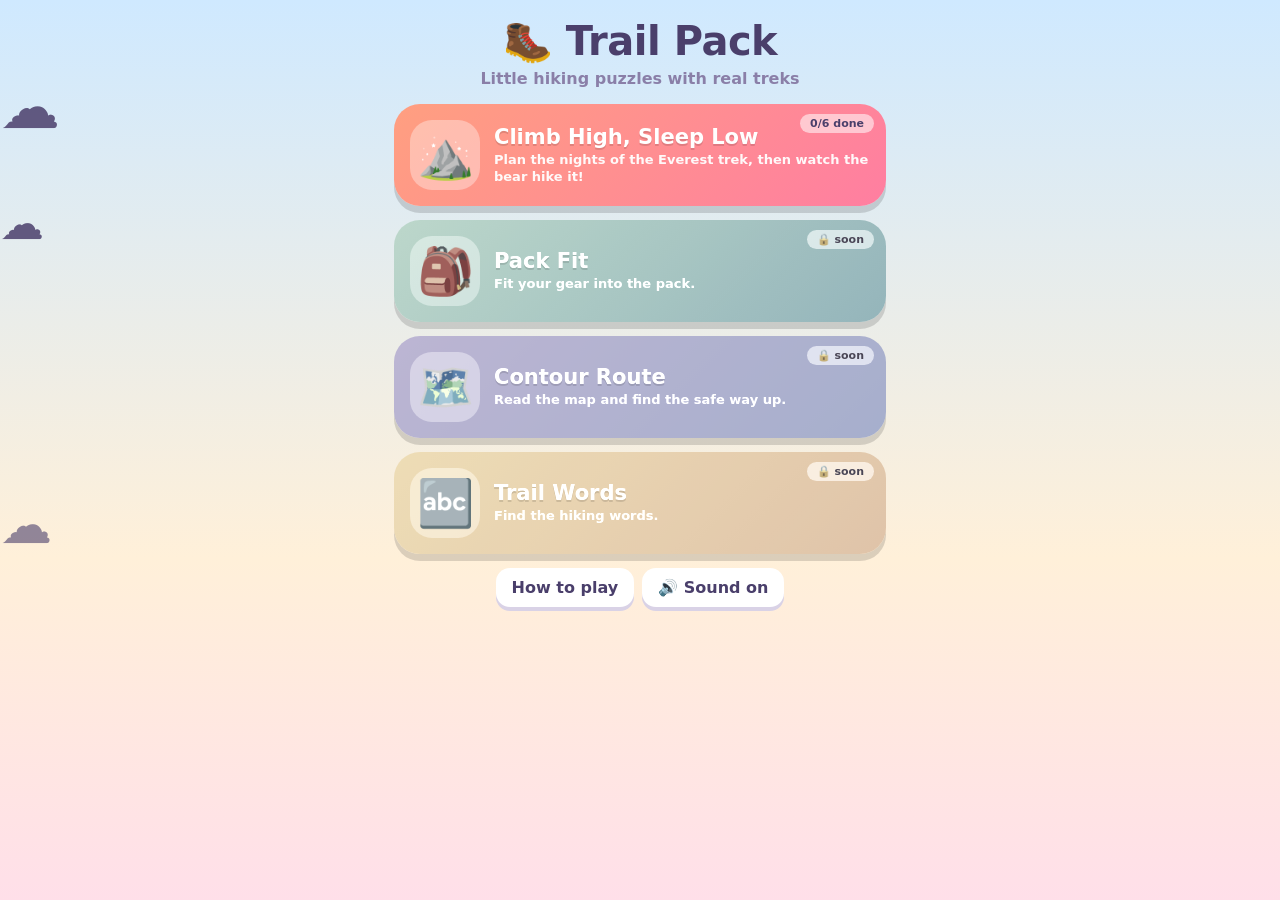
==== commit c2b87565: "Make Climb High, Sleep Low look and play like a real game Cute pastel cartoon: a scrollable mountain" ====
--- a/index.html
+++ b/index.html
@@ -3,12 +3,12 @@
 <head>
 <meta charset="utf-8">
 <meta name="viewport" content="width=device-width,initial-scale=1,viewport-fit=cover,user-scalable=no">
-<meta name="theme-color" content="#1e2428">
+<meta name="theme-color" content="#cfe9ff">
 <title>Trail Pack</title>
 <link rel="stylesheet" href="style.css">
 </head>
 <body>
-<div id="bg"></div>
+<div id="sky"><span class="cloud" style="top:8%;animation-duration:90s">☁️</span><span class="cloud" style="top:22%;animation-duration:140s;animation-delay:-60s;font-size:44px">☁️</span><span class="cloud" style="top:55%;animation-duration:120s;animation-delay:-20s;font-size:52px;opacity:.6">☁️</span></div>
 <main class="wrap" id="app"></main>
 <div id="layer"></div>
 <script src="data.js"></script>
--- a/style.css
+++ b/style.css
@@ -1,118 +1,123 @@
-:root{
-  --ink:#22201c;--paper:#fbf7ef;--muted:#6f685c;--accent:#d9622b;--good:#3f9b6a;--bad:#d94a3d;
-  --lid:#c8703f;--side:#6f8450;--main:#4f6b7a;--bottom:#82603e;
-  --cell:clamp(56px,17vw,78px);
-}
+:root{--ink:#4a3f6b;--soft:#8a7fa8;--card:#fffdf8;--coral:#ff8e72;--coral-d:#d9684f;--mint:#8fd9b6;--mint-d:#5fb88f;--lav:#b9a6f7;--lav-d:#8e79d9;--sun:#ffd166;--bad:#ff6b6b;--good:#4cc38a}
 *{box-sizing:border-box;-webkit-tap-highlight-color:transparent}
 html,body{margin:0;min-height:100%}
-body{font-family:ui-rounded,"SF Pro Rounded",system-ui,-apple-system,"Segoe UI",Roboto,sans-serif;color:var(--ink);background:#1e2428;overflow-x:hidden;user-select:none;-webkit-user-select:none;touch-action:manipulation}
+body{font-family:ui-rounded,"SF Pro Rounded","Nunito","Quicksand",system-ui,-apple-system,"Segoe UI",Roboto,sans-serif;color:var(--ink);background:linear-gradient(#cfe9ff 0%,#fff0d9 62%,#ffdfe9 100%) fixed;overflow-x:hidden;user-select:none;-webkit-user-select:none;touch-action:manipulation}
 button{font:inherit;color:inherit;cursor:pointer;border:0;background:none;padding:0}
 a{color:inherit}
-#bg{position:fixed;inset:-20px;z-index:-1;background:#1e2428 center/cover no-repeat;filter:blur(14px) brightness(.5) saturate(1.1);transition:background-image .6s}
-.wrap{max-width:520px;margin:0 auto;padding:calc(env(safe-area-inset-top) + 14px) 14px 48px}
+#sky{position:fixed;inset:0;z-index:-1;overflow:hidden;pointer-events:none}
+.cloud{position:absolute;left:0;font-size:60px;opacity:.85;animation:drift linear infinite}
+@keyframes drift{from{transform:translateX(-120px)}to{transform:translateX(calc(100vw + 120px))}}
+.wrap{max-width:520px;margin:0 auto;padding:calc(env(safe-area-inset-top) + 12px) 14px 40px}
 
-/* top bar */
-.top{display:flex;align-items:center;gap:8px;margin-bottom:12px;color:#fff}
-.top h1{flex:1;margin:0;font-size:17px;line-height:1.2;min-width:0;text-shadow:0 1px 6px rgba(0,0,0,.5)}
-.top h1 small{display:block;font-weight:500;font-size:12px;opacity:.85}
-.ib{width:40px;height:40px;border-radius:12px;background:rgba(255,255,255,.16);backdrop-filter:blur(6px);display:grid;place-items:center;font-size:18px;color:#fff;font-weight:700}
-.ib:active{transform:scale(.94)}
-.ib:disabled{opacity:.35}
-.btn{background:var(--paper);border-radius:14px;padding:11px 16px;font-weight:700;box-shadow:0 3px 0 rgba(0,0,0,.22)}
-.btn:active{transform:translateY(2px);box-shadow:0 1px 0 rgba(0,0,0,.22)}
-.btn.primary{background:var(--accent);color:#fff}
+/* chunky buttons */
+.big{display:block;width:100%;border-radius:20px;padding:15px 20px;font-weight:900;font-size:19px;color:#fff;background:var(--coral);box-shadow:0 6px 0 var(--coral-d);transition:transform .08s,box-shadow .08s}
+.big:active{transform:translateY(4px);box-shadow:0 2px 0 var(--coral-d)}
+.big:disabled{background:#d9d2e6;box-shadow:0 6px 0 #bdb4d0;color:#fff;cursor:default}
+.big.mint{background:var(--mint-d);box-shadow:0 6px 0 #3f9470}
+.big.lav{background:var(--lav-d);box-shadow:0 6px 0 #6a55b8}
+.sm{background:#fff;border-radius:14px;padding:10px 16px;font-weight:800;box-shadow:0 4px 0 #d9d2e6}
+.sm:active{transform:translateY(3px);box-shadow:0 1px 0 #d9d2e6}
+.ib{width:42px;height:42px;border-radius:14px;background:#fff;display:grid;place-items:center;font-size:19px;font-weight:900;box-shadow:0 4px 0 #d9d2e6}
+.ib:active{transform:translateY(3px);box-shadow:0 1px 0 #d9d2e6}
+.ib:disabled{opacity:.4}
+.top{display:flex;align-items:center;gap:8px;margin-bottom:12px}
+.top h1{flex:1;margin:0;font-size:18px;line-height:1.15;min-width:0}
+.top h1 small{display:block;font-weight:700;font-size:12px;color:var(--soft)}
 
-/* home */
-.hero{color:#fff;text-align:center;margin:8px 0 18px;text-shadow:0 2px 12px rgba(0,0,0,.5)}
-.hero h1{font-size:38px;margin:0;letter-spacing:-.5px}
-.hero p{margin:6px 0 0;opacity:.92;font-size:15px}
-.tcard{display:block;width:100%;height:150px;border-radius:22px;margin-bottom:14px;text-align:left;color:#fff;background-size:cover;background-position:center;position:relative;overflow:hidden;box-shadow:0 8px 20px rgba(0,0,0,.35);transition:transform .15s}
-.tcard:active{transform:scale(.98)}
-.tcard .shade{position:absolute;inset:0;background:linear-gradient(180deg,rgba(0,0,0,.05) 30%,rgba(0,0,0,.72))}
-.tcard .txt{position:absolute;left:16px;right:16px;bottom:12px}
-.tcard h3{margin:0;font-size:21px;text-shadow:0 1px 6px rgba(0,0,0,.6)}
-.tcard p{margin:2px 0 0;font-size:13px;opacity:.92}
-.tcard .pill{position:absolute;top:12px;right:12px;background:rgba(0,0,0,.45);backdrop-filter:blur(4px);border-radius:99px;padding:4px 10px;font-size:12px;font-weight:700}
-.tcard.locked{filter:grayscale(1) brightness(.7)}
+/* hub */
+.hero{text-align:center;margin:6px 0 16px}
+.hero h1{font-size:40px;margin:0;letter-spacing:-.5px}
+.hero p{margin:4px 0 0;color:var(--soft);font-weight:700}
+.gcard{display:flex;align-items:center;gap:14px;width:100%;text-align:left;border-radius:26px;padding:16px;margin-bottom:14px;color:#fff;box-shadow:0 7px 0 rgba(0,0,0,.14);position:relative;transition:transform .1s}
+.gcard:active{transform:translateY(4px);box-shadow:0 3px 0 rgba(0,0,0,.14)}
+.gcard .ico{font-size:46px;width:70px;height:70px;border-radius:22px;background:rgba(255,255,255,.35);display:grid;place-items:center;flex:none}
+.gcard h3{margin:0;font-size:21px;text-shadow:0 2px 0 rgba(0,0,0,.12)}
+.gcard p{margin:3px 0 0;font-size:13px;font-weight:700;opacity:.95;line-height:1.25}
+.gcard .tag{position:absolute;top:10px;right:12px;background:rgba(255,255,255,.55);color:var(--ink);border-radius:99px;padding:3px 10px;font-size:11px;font-weight:900}
+.gcard.a{background:linear-gradient(135deg,#ff9f80,#ff7ea1)}
+.gcard.b{background:linear-gradient(135deg,#8fd9b6,#5fb8c8)}
+.gcard.c{background:linear-gradient(135deg,#b9a6f7,#8ea6f7)}
+.gcard.d{background:linear-gradient(135deg,#ffd166,#ffb36b)}
+.gcard.soon{filter:saturate(.35) brightness(1.05)}
 
-/* trek page */
-.thead{height:190px;border-radius:22px;background-size:cover;background-position:center;position:relative;overflow:hidden;box-shadow:0 8px 20px rgba(0,0,0,.35);margin-bottom:6px}
-.thead .shade{position:absolute;inset:0;background:linear-gradient(180deg,rgba(0,0,0,0) 40%,rgba(0,0,0,.7))}
-.thead .txt{position:absolute;left:16px;right:16px;bottom:12px;color:#fff;text-shadow:0 1px 6px rgba(0,0,0,.6)}
-.thead h2{margin:0;font-size:24px}
-.thead p{margin:2px 0 0;font-size:13px}
-.credit{font-size:11px;color:rgba(255,255,255,.75);margin:0 4px 14px}
-.credit.dark{color:var(--muted);margin:6px 0 0}
-.stage{display:flex;align-items:center;gap:12px;width:100%;text-align:left;background:var(--paper);border-radius:18px;padding:12px 14px;margin-bottom:10px;box-shadow:0 4px 0 rgba(0,0,0,.2)}
-.stage:active{transform:translateY(2px);box-shadow:0 2px 0 rgba(0,0,0,.2)}
-.stage .n{width:42px;height:42px;flex:none;border-radius:50%;display:grid;place-items:center;color:#fff;font-weight:800;font-size:18px}
-.stage .t{flex:1;min-width:0}
-.stage .t b{display:block;font-size:15px}
-.stage .t span{font-size:12px;color:var(--muted)}
-.stage .st{font-size:14px;color:#e0a415;letter-spacing:1px;white-space:nowrap}
-.stage.locked{opacity:.55;box-shadow:none}
+/* stage map */
+.mapwrap{position:relative;padding:6px 0 10px}
+.snode{display:flex;align-items:center;gap:12px;margin:0 0 16px;width:100%}
+.snode.r{flex-direction:row-reverse;text-align:right}
+.sbtn{flex:none;width:76px;height:76px;border-radius:50%;display:grid;place-items:center;font-size:30px;font-weight:900;color:#fff;background:var(--coral);box-shadow:0 7px 0 var(--coral-d),0 0 0 6px #fff;position:relative}
+.sbtn:active{transform:translateY(4px)}
+.sbtn.done{background:var(--mint-d);box-shadow:0 7px 0 #3f9470,0 0 0 6px #fff}
+.sbtn.locked{background:#cfc8de;box-shadow:0 7px 0 #b3abc7,0 0 0 6px #fff;font-size:26px}
+.sbtn .chk{position:absolute;right:-4px;top:-4px;background:#fff;border-radius:50%;width:26px;height:26px;display:grid;place-items:center;font-size:15px;color:var(--good)}
+.slabel{background:#fff;border-radius:16px;padding:8px 12px;font-weight:800;font-size:14px;box-shadow:0 4px 0 #e5def2;line-height:1.25}
+.slabel small{display:block;font-weight:700;color:var(--soft);font-size:12px}
+.snode:nth-child(odd){padding-left:6%}.snode:nth-child(even){padding-right:6%}
+.mhead{display:flex;align-items:center;gap:12px;background:#fff;border-radius:22px;padding:12px 14px;box-shadow:0 5px 0 #e5def2;margin-bottom:18px}
+.mhead .ico{font-size:40px}
+.mhead b{font-size:18px}
+.mhead span{display:block;font-size:13px;font-weight:700;color:var(--soft)}
 
 /* game */
-.panel{background:var(--paper);border-radius:18px;padding:12px 14px;margin-bottom:12px;box-shadow:0 4px 14px rgba(0,0,0,.25)}
-.rules{display:flex;gap:6px;flex-wrap:wrap}
-.rchip{display:flex;align-items:center;gap:5px;background:#fff;border:2px solid #eadfcb;border-radius:99px;padding:4px 10px 4px 7px;font-size:12px;font-weight:700}
-.rchip.on{border-color:var(--accent)}
-.rtext{font-size:12.5px;line-height:1.4;color:var(--muted);margin-top:8px;min-height:0}
-.msg{font-size:13px;font-weight:700;min-height:20px;margin-top:8px;color:var(--bad);line-height:1.35}
-.msg.ok{color:var(--good)}
-.msg.hint{color:#8a5a00}
-
-.packwrap{display:flex;justify-content:center;align-items:stretch;gap:8px;margin:6px 0 14px}
-.wguide{width:22px;border-radius:99px;background:linear-gradient(#bfe0ff,#f4efe4 45%,#d1b48e);display:flex;flex-direction:column;justify-content:space-between;align-items:center;padding:6px 0;font-size:11px;color:#443;font-weight:800;box-shadow:inset 0 0 0 2px rgba(0,0,0,.18)}
-.pack{position:relative;padding:10px;border-radius:30px 30px 22px 22px;background:#2b2420;box-shadow:0 12px 28px rgba(0,0,0,.45),inset 0 0 0 3px #3b3029}
-.pack::before{content:"";position:absolute;left:50%;top:-16px;width:70px;height:28px;margin-left:-35px;border:7px solid #2b2420;border-bottom:0;border-radius:36px 36px 0 0}
-.grid{display:grid;grid-template-columns:repeat(4,var(--cell));grid-template-rows:repeat(5,var(--cell));position:relative}
-.cell{position:relative;display:grid;place-items:center;border:1px solid rgba(0,0,0,.22);background-clip:padding-box}
-.cell.z-lid{background:var(--lid)}.cell.z-left,.cell.z-right{background:var(--side)}.cell.z-main{background:var(--main)}.cell.z-bottom{background:var(--bottom)}
-.cell::after{content:"";position:absolute;inset:0;background:rgba(255,255,255,.1);pointer-events:none}
-.cell.et{border-top:3px solid #1c1714}.cell.eb{border-bottom:3px solid #1c1714}.cell.el{border-left:3px solid #1c1714}.cell.er{border-right:3px solid #1c1714}
-.cell.et.el{border-top-left-radius:14px}.cell.et.er{border-top-right-radius:14px}.cell.eb.el{border-bottom-left-radius:14px}.cell.eb.er{border-bottom-right-radius:14px}
-.zl{position:absolute;left:6px;top:4px;font-size:9px;font-weight:800;letter-spacing:.6px;color:rgba(255,255,255,.7);text-transform:uppercase;pointer-events:none;z-index:1}
-.cell.blocked{background:repeating-linear-gradient(45deg,#3a3430,#3a3430 6px,#2c2723 6px,#2c2723 12px)}
-.cell.blocked::after{display:none}
-.jam{font-size:20px;opacity:.7}
-.cell.legal::before{content:"";position:absolute;inset:4px;border:3px dashed rgba(255,255,255,.95);border-radius:12px;animation:blink 1s ease-in-out infinite;z-index:2;pointer-events:none}
-@keyframes blink{50%{opacity:.35}}
-.gear{position:relative;z-index:3;margin:3px;border-radius:14px;background:var(--c);box-shadow:inset 0 -4px 0 rgba(0,0,0,.2),inset 0 3px 0 rgba(255,255,255,.4),0 3px 6px rgba(0,0,0,.35);display:flex;flex-direction:column;align-items:center;justify-content:center;gap:1px;animation:drop .28s cubic-bezier(.3,1.6,.5,1);overflow:hidden}
-.gear .ge{font-size:28px;line-height:1}
-.gear .gn{font-size:9.5px;font-weight:800;color:rgba(0,0,0,.7);text-align:center;line-height:1.05;padding:0 2px}
-.gear.bad{outline:4px solid var(--bad);outline-offset:-4px;animation:shake .4s}
-@keyframes drop{from{transform:scale(.4) translateY(-14px);opacity:0}}
-@keyframes shake{25%{transform:translateX(-4px)}75%{transform:translateX(4px)}}
-
-.tray{display:flex;gap:8px;flex-wrap:wrap;justify-content:center}
-.tool{position:relative;width:78px;padding:8px 4px 6px;border-radius:16px;background:var(--paper);display:flex;flex-direction:column;align-items:center;gap:2px;box-shadow:0 4px 0 rgba(0,0,0,.22);transition:transform .12s}
-.tool .te{font-size:28px;width:46px;height:40px;border-radius:12px;display:grid;place-items:center;background:var(--c)}
-.tool .tn{font-size:10.5px;font-weight:800;text-align:center;line-height:1.1}
-.tool .tw{font-size:9.5px;color:var(--muted)}
-.tool .cnt{position:absolute;top:-6px;right:-6px;min-width:22px;height:22px;border-radius:99px;background:var(--accent);color:#fff;font-size:12px;font-weight:800;display:grid;place-items:center;border:2px solid #fff}
-.tool.sel{transform:translateY(-6px);box-shadow:0 10px 0 rgba(0,0,0,.2);outline:3px solid #fff}
-.tool.zero{opacity:.35;box-shadow:none}
-.tool.zero .cnt{background:var(--good)}
-.rotbtn{display:block;margin:10px auto 0}
-.status{text-align:center;color:#fff;font-size:13px;font-weight:700;margin-top:14px;text-shadow:0 1px 4px rgba(0,0,0,.6)}
+.bubble{display:flex;gap:10px;align-items:center;background:#fff;border-radius:22px;padding:10px 14px;box-shadow:0 5px 0 #e5def2;margin-bottom:10px;min-height:66px;position:relative}
+.bubble .av{flex:none;width:46px;height:50px}
+.bubble .tx{font-weight:800;font-size:15px;line-height:1.3;flex:1}
+.bubble.bad{background:#ffe9e9;box-shadow:0 5px 0 #f7c7c7}
+.bubble.good{background:#e6f9ef;box-shadow:0 5px 0 #bfe8d2}
+.chips{display:flex;gap:8px;margin-bottom:10px}
+.chip{flex:1;display:flex;align-items:center;justify-content:center;gap:6px;background:#fff;border-radius:16px;padding:8px 6px;font-weight:900;font-size:13px;box-shadow:0 4px 0 #e5def2;border:3px solid transparent}
+.chip.on{border-color:var(--lav)}
+.chip .ic{font-size:20px}
+.scene{position:relative;border-radius:28px;overflow-x:auto;overflow-y:hidden;height:300px;background:linear-gradient(#bfe3ff,#fff1d6 78%);border:5px solid #fff;box-shadow:0 6px 0 #e5def2;-webkit-overflow-scrolling:touch;scrollbar-width:none}
+.scene::-webkit-scrollbar{display:none}
+.scene svg{display:block;height:100%}
+.vhit{cursor:pointer}
+.tent{opacity:1;transition:opacity .2s,transform .3s}
+.tent.hide{opacity:0;transform:scale(.3)}
+.bearg{transition:transform linear}
+.bear.walk{animation:bob .38s ease-in-out infinite}
+.bear.walk .legL{animation:swing .38s ease-in-out infinite alternate;transform-origin:-4px -6px}
+.bear.walk .legR{animation:swing .38s ease-in-out infinite alternate-reverse;transform-origin:4px -6px}
+.bear.dizzy{animation:wob .5s ease-in-out infinite}
+@keyframes bob{50%{transform:translateY(-2px)}}
+@keyframes swing{from{transform:rotate(-18deg)}to{transform:rotate(18deg)}}
+@keyframes wob{25%{transform:rotate(-6deg)}75%{transform:rotate(6deg)}}
+.vbounce{animation:vb .35s}
+@keyframes vb{25%{transform:translateY(-6px)}50%{transform:translateY(0)}75%{transform:translateY(-3px)}}
+.meters{display:flex;gap:8px;margin:12px 0 8px}
+.meter{flex:1;background:#fff;border-radius:16px;padding:7px 9px;box-shadow:0 4px 0 #e5def2;min-width:0}
+.meter .mt{display:flex;justify-content:space-between;font-weight:900;font-size:12px;margin-bottom:4px;white-space:nowrap}
+.meter .bar{height:10px;border-radius:99px;background:#efe9f8;overflow:hidden}
+.meter .bar i{display:block;height:100%;width:0;border-radius:99px;background:var(--good);transition:width .5s,background .3s}
+.meter .bar i.warn{background:var(--bad)}
+.meter .pips{display:flex;gap:5px;height:10px}
+.meter .pips i{flex:1;border-radius:99px;background:#efe9f8;transition:background .3s}
+.meter .pips i.f{background:var(--lav-d)}
+.meter .pips i.warn{background:var(--bad)}
+.tray{display:flex;gap:8px;overflow-x:auto;padding:4px 2px 10px;scrollbar-width:none}
+.tray::-webkit-scrollbar{display:none}
+.slot{flex:none;min-width:64px;border-radius:16px;padding:7px 8px;background:#fff;border:3px dashed #cfc6e6;text-align:center;font-weight:900;font-size:12px;line-height:1.15;color:var(--soft)}
+.slot .n{display:block;font-size:11px;color:var(--soft)}
+.slot.next{border-color:var(--coral);color:var(--coral-d);animation:pulse 1.1s ease-in-out infinite}
+.slot.filled{border:3px solid var(--lav);border-style:solid;color:var(--ink);background:#f3eeff}
+.slot .t{font-size:22px;display:block}
+@keyframes pulse{50%{transform:scale(1.07)}}
+.foot{text-align:center;color:var(--soft);font-size:11.5px;font-weight:700;margin-top:12px}
 
 /* modal */
-.overlay{position:fixed;inset:0;background:rgba(10,14,16,.7);display:flex;align-items:center;justify-content:center;padding:14px;z-index:10;overflow:auto;animation:fade .25s}
-.modal{background:var(--paper);border-radius:24px;max-width:460px;width:100%;max-height:92vh;overflow:auto;animation:rise .35s ease-out}
+.overlay{position:fixed;inset:0;background:rgba(74,63,107,.55);display:flex;align-items:center;justify-content:center;padding:14px;z-index:10;overflow:auto;animation:fade .25s}
+.modal{background:var(--card);border-radius:28px;max-width:460px;width:100%;max-height:92vh;overflow:auto;animation:rise .35s ease-out;box-shadow:0 10px 0 rgba(0,0,0,.12)}
 .modal .pad{padding:18px}
-.modal h2{margin:0 0 4px;font-size:22px}
-.photo{width:100%;height:230px;background-size:cover;background-position:center;position:relative}
-.photo .cap{position:absolute;left:0;right:0;bottom:0;padding:22px 14px 8px;background:linear-gradient(transparent,rgba(0,0,0,.75));color:#fff;font-size:12.5px;font-weight:600}
-.stars{text-align:center;font-size:34px;letter-spacing:4px;margin:2px 0 6px}
-.stars span{display:inline-block;animation:pop .5s ease-out backwards}
-.stars span:nth-child(2){animation-delay:.15s}.stars span:nth-child(3){animation-delay:.3s}
-.fact{background:#fff;border-radius:14px;padding:12px 14px;margin:12px 0;font-size:14px;line-height:1.45}
-.fact b{display:block;font-size:11px;letter-spacing:.8px;color:var(--accent);margin-bottom:3px}
+.modal h2{margin:0 0 6px;font-size:24px;text-align:center}
+.photo{width:100%;height:220px;background-size:cover;background-position:center;position:relative}
+.photo .cap{position:absolute;left:0;right:0;bottom:0;padding:22px 14px 8px;background:linear-gradient(transparent,rgba(40,30,70,.75));color:#fff;font-size:12.5px;font-weight:700}
+.tip,.fact{background:#fff;border-radius:18px;padding:12px 14px;margin:10px 0;font-size:14px;line-height:1.45;font-weight:600;box-shadow:0 3px 0 #ece6f7}
+.tip b,.fact b{display:block;font-size:11px;letter-spacing:.8px;color:var(--coral-d);margin-bottom:3px}
+.credit{font-size:11px;color:var(--soft);margin:6px 2px 0;font-weight:600}
 .row{display:flex;gap:8px;justify-content:center;flex-wrap:wrap}
-.how{font-size:14px;line-height:1.5;padding-left:20px;margin:8px 0 14px}
+.how{list-style:none;padding:0;margin:10px 0 16px}
+.how li{display:flex;gap:12px;align-items:center;margin-bottom:12px;font-weight:700;font-size:15px;line-height:1.3}
+.how li span.i{flex:none;width:46px;height:46px;border-radius:16px;background:#f3eeff;display:grid;place-items:center;font-size:24px}
 @keyframes fade{from{opacity:0}}
 @keyframes rise{from{transform:translateY(28px);opacity:0}}
-@keyframes pop{0%{transform:scale(.3)}70%{transform:scale(1.2)}100%{transform:scale(1)}}
 .conf{position:fixed;top:-24px;font-size:22px;z-index:20;pointer-events:none;animation:fall 2.6s ease-in forwards}
 @keyframes fall{to{transform:translateY(112vh) rotate(540deg)}}
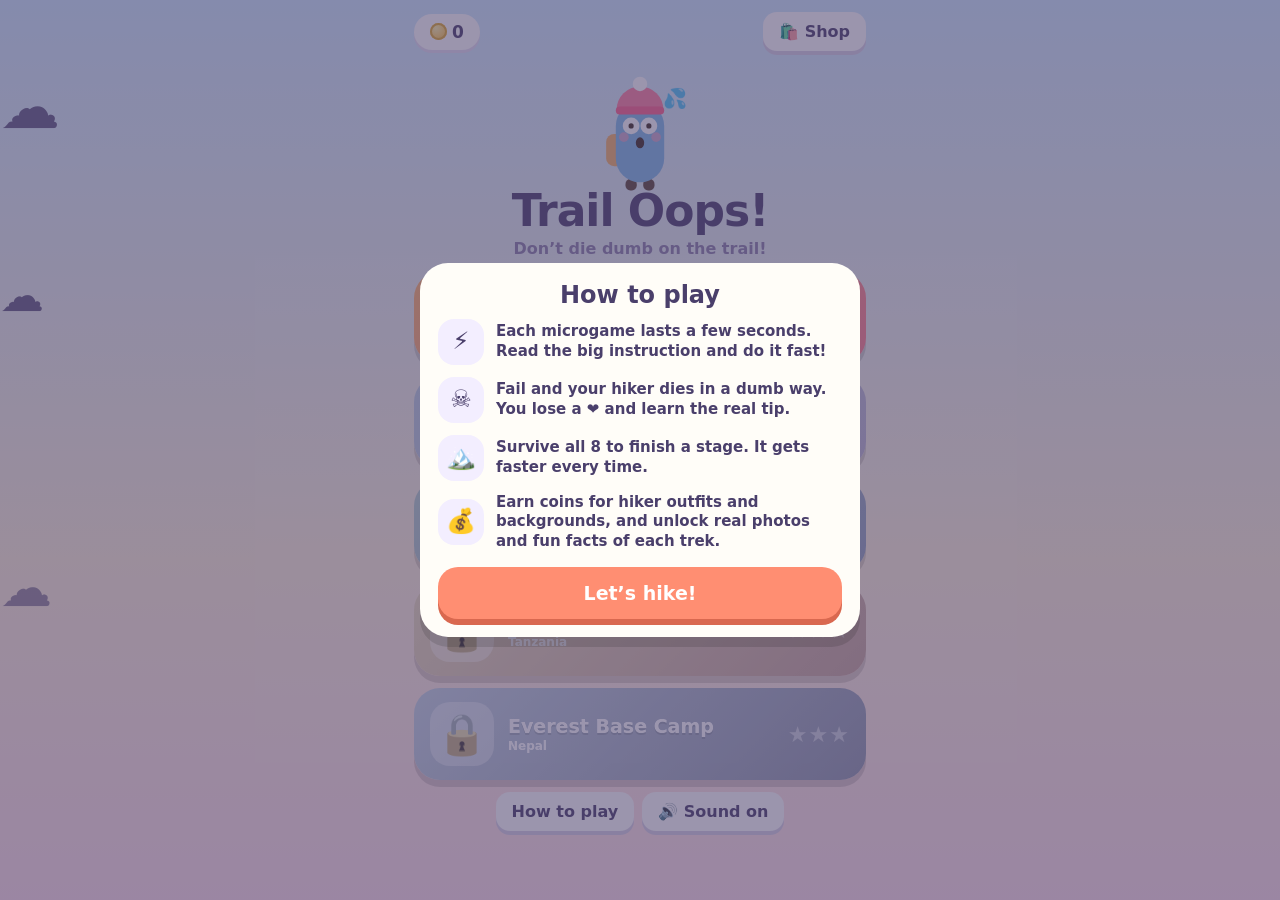
==== commit 829b5d70: "Rebuild as Trail Oops!, a hiking microgame collection Quick "dumb ways to die" style microgames abou" ====
--- a/index.html
+++ b/index.html
@@ -4,16 +4,16 @@
 <meta charset="utf-8">
 <meta name="viewport" content="width=device-width,initial-scale=1,viewport-fit=cover,user-scalable=no">
 <meta name="theme-color" content="#cfe9ff">
-<title>Trail Pack</title>
+<title>Trail Oops!</title>
 <link rel="stylesheet" href="style.css">
 </head>
 <body>
-<div id="sky"><span class="cloud" style="top:8%;animation-duration:90s">☁️</span><span class="cloud" style="top:22%;animation-duration:140s;animation-delay:-60s;font-size:44px">☁️</span><span class="cloud" style="top:55%;animation-duration:120s;animation-delay:-20s;font-size:52px;opacity:.6">☁️</span></div>
+<div id="sky"><span class="cloud" style="top:8%;animation-duration:90s">☁️</span><span class="cloud" style="top:30%;animation-duration:140s;animation-delay:-60s;font-size:44px">☁️</span><span class="cloud" style="top:62%;animation-duration:120s;animation-delay:-20s;font-size:52px;opacity:.6">☁️</span></div>
 <main class="wrap" id="app"></main>
 <div id="layer"></div>
 <script src="data.js"></script>
-<script src="levels.js"></script>
 <script src="credits.js"></script>
+<script src="microgames.js"></script>
 <script src="game.js"></script>
 </body>
 </html>
--- a/style.css
+++ b/style.css
@@ -1,4 +1,4 @@
-:root{--ink:#4a3f6b;--soft:#8a7fa8;--card:#fffdf8;--coral:#ff8e72;--coral-d:#d9684f;--mint:#8fd9b6;--mint-d:#5fb88f;--lav:#b9a6f7;--lav-d:#8e79d9;--sun:#ffd166;--bad:#ff6b6b;--good:#4cc38a}
+:root{--ink:#4a3f6b;--soft:#8a7fa8;--card:#fffdf8;--coral:#ff8e72;--coral-d:#d9684f;--mint:#8fd9b6;--lav:#b9a6f7;--lav-d:#8e79d9;--sun:#ffd166;--bad:#ff6b6b;--good:#4cc38a}
 *{box-sizing:border-box;-webkit-tap-highlight-color:transparent}
 html,body{margin:0;min-height:100%}
 body{font-family:ui-rounded,"SF Pro Rounded","Nunito","Quicksand",system-ui,-apple-system,"Segoe UI",Roboto,sans-serif;color:var(--ink);background:linear-gradient(#cfe9ff 0%,#fff0d9 62%,#ffdfe9 100%) fixed;overflow-x:hidden;user-select:none;-webkit-user-select:none;touch-action:manipulation}
@@ -7,117 +7,123 @@
 #sky{position:fixed;inset:0;z-index:-1;overflow:hidden;pointer-events:none}
 .cloud{position:absolute;left:0;font-size:60px;opacity:.85;animation:drift linear infinite}
 @keyframes drift{from{transform:translateX(-120px)}to{transform:translateX(calc(100vw + 120px))}}
-.wrap{max-width:520px;margin:0 auto;padding:calc(env(safe-area-inset-top) + 12px) 14px 40px}
+.wrap{max-width:480px;margin:0 auto;padding:calc(env(safe-area-inset-top) + 12px) 14px 40px}
 
-/* chunky buttons */
-.big{display:block;width:100%;border-radius:20px;padding:15px 20px;font-weight:900;font-size:19px;color:#fff;background:var(--coral);box-shadow:0 6px 0 var(--coral-d);transition:transform .08s,box-shadow .08s}
+.big{display:block;width:100%;border-radius:20px;padding:15px 20px;font-weight:900;font-size:19px;color:#fff;background:var(--coral);box-shadow:0 6px 0 var(--coral-d);transition:transform .08s,box-shadow .08s;text-align:center}
 .big:active{transform:translateY(4px);box-shadow:0 2px 0 var(--coral-d)}
-.big:disabled{background:#d9d2e6;box-shadow:0 6px 0 #bdb4d0;color:#fff;cursor:default}
-.big.mint{background:var(--mint-d);box-shadow:0 6px 0 #3f9470}
-.big.lav{background:var(--lav-d);box-shadow:0 6px 0 #6a55b8}
 .sm{background:#fff;border-radius:14px;padding:10px 16px;font-weight:800;box-shadow:0 4px 0 #d9d2e6}
 .sm:active{transform:translateY(3px);box-shadow:0 1px 0 #d9d2e6}
+.sm.wide{display:block;width:100%;margin-top:10px;text-align:center}
 .ib{width:42px;height:42px;border-radius:14px;background:#fff;display:grid;place-items:center;font-size:19px;font-weight:900;box-shadow:0 4px 0 #d9d2e6}
 .ib:active{transform:translateY(3px);box-shadow:0 1px 0 #d9d2e6}
-.ib:disabled{opacity:.4}
-.top{display:flex;align-items:center;gap:8px;margin-bottom:12px}
-.top h1{flex:1;margin:0;font-size:18px;line-height:1.15;min-width:0}
-.top h1 small{display:block;font-weight:700;font-size:12px;color:var(--soft)}
+.topbar{display:flex;align-items:center;justify-content:space-between;gap:8px;margin-bottom:12px}
+.coinp{background:#fff;border-radius:99px;padding:6px 12px;font-weight:900;box-shadow:0 3px 0 #e5def2;white-space:nowrap}
+.coinp.lg{font-size:17px;padding:8px 16px}
+.coin{display:inline-block;width:1em;height:1em;border-radius:50%;background:radial-gradient(circle at 35% 30%,#fff2a8,#ffd166 55%,#e0a92f);box-shadow:inset 0 0 0 2px #e0a92f;vertical-align:-.14em;margin-right:.3em}
+.row{display:flex;gap:8px;justify-content:center;flex-wrap:wrap}
+.mid{text-align:center;font-weight:700;line-height:1.4}
+.hint{text-align:center;color:var(--soft);font-weight:700;font-size:13px;line-height:1.4;margin:14px 6px 0}
+.sect{font-size:12px;font-weight:900;letter-spacing:.8px;color:var(--soft);margin:16px 4px 8px}
 
-/* hub */
-.hero{text-align:center;margin:6px 0 16px}
-.hero h1{font-size:40px;margin:0;letter-spacing:-.5px}
-.hero p{margin:4px 0 0;color:var(--soft);font-weight:700}
-.gcard{display:flex;align-items:center;gap:14px;width:100%;text-align:left;border-radius:26px;padding:16px;margin-bottom:14px;color:#fff;box-shadow:0 7px 0 rgba(0,0,0,.14);position:relative;transition:transform .1s}
-.gcard:active{transform:translateY(4px);box-shadow:0 3px 0 rgba(0,0,0,.14)}
-.gcard .ico{font-size:46px;width:70px;height:70px;border-radius:22px;background:rgba(255,255,255,.35);display:grid;place-items:center;flex:none}
-.gcard h3{margin:0;font-size:21px;text-shadow:0 2px 0 rgba(0,0,0,.12)}
-.gcard p{margin:3px 0 0;font-size:13px;font-weight:700;opacity:.95;line-height:1.25}
-.gcard .tag{position:absolute;top:10px;right:12px;background:rgba(255,255,255,.55);color:var(--ink);border-radius:99px;padding:3px 10px;font-size:11px;font-weight:900}
-.gcard.a{background:linear-gradient(135deg,#ff9f80,#ff7ea1)}
-.gcard.b{background:linear-gradient(135deg,#8fd9b6,#5fb8c8)}
-.gcard.c{background:linear-gradient(135deg,#b9a6f7,#8ea6f7)}
-.gcard.d{background:linear-gradient(135deg,#ffd166,#ffb36b)}
-.gcard.soon{filter:saturate(.35) brightness(1.05)}
+/* home */
+.hero{text-align:center;margin:0 0 14px}
+.herobean{height:120px;margin-bottom:6px;display:grid;place-items:center;animation:float 2.4s ease-in-out infinite}
+@keyframes float{50%{transform:translateY(-6px) rotate(-3deg)}}
+.hero h1{font-size:44px;margin:0;letter-spacing:-1px;line-height:1}
+.hero p{margin:6px 0 0;color:var(--soft);font-weight:800}
+.tcard{display:flex;align-items:center;gap:14px;width:100%;text-align:left;border-radius:26px;padding:14px 16px;margin-bottom:12px;color:#fff;box-shadow:0 7px 0 rgba(0,0,0,.14);transition:transform .1s}
+.tcard:active{transform:translateY(4px);box-shadow:0 3px 0 rgba(0,0,0,.14)}
+.tcard .ico{font-size:40px;width:64px;height:64px;border-radius:20px;background:rgba(255,255,255,.35);display:grid;place-items:center;flex:none}
+.tcard .tt{flex:1;min-width:0}
+.tcard b{display:block;font-size:19px;text-shadow:0 2px 0 rgba(0,0,0,.12)}
+.tcard small{display:block;font-size:12px;font-weight:800;opacity:.95;margin-top:2px}
+.tcard .stars{font-size:22px;letter-spacing:1px;white-space:nowrap}
+.tcard .stars i{font-style:normal;color:rgba(255,255,255,.45)}
+.tcard .stars i.on{color:#fff2a8;text-shadow:0 2px 0 rgba(0,0,0,.18)}
+.tcard.locked{filter:saturate(.3) brightness(1.05)}
 
-/* stage map */
-.mapwrap{position:relative;padding:6px 0 10px}
-.snode{display:flex;align-items:center;gap:12px;margin:0 0 16px;width:100%}
-.snode.r{flex-direction:row-reverse;text-align:right}
-.sbtn{flex:none;width:76px;height:76px;border-radius:50%;display:grid;place-items:center;font-size:30px;font-weight:900;color:#fff;background:var(--coral);box-shadow:0 7px 0 var(--coral-d),0 0 0 6px #fff;position:relative}
-.sbtn:active{transform:translateY(4px)}
-.sbtn.done{background:var(--mint-d);box-shadow:0 7px 0 #3f9470,0 0 0 6px #fff}
-.sbtn.locked{background:#cfc8de;box-shadow:0 7px 0 #b3abc7,0 0 0 6px #fff;font-size:26px}
-.sbtn .chk{position:absolute;right:-4px;top:-4px;background:#fff;border-radius:50%;width:26px;height:26px;display:grid;place-items:center;font-size:15px;color:var(--good)}
-.slabel{background:#fff;border-radius:16px;padding:8px 12px;font-weight:800;font-size:14px;box-shadow:0 4px 0 #e5def2;line-height:1.25}
-.slabel small{display:block;font-weight:700;color:var(--soft);font-size:12px}
-.snode:nth-child(odd){padding-left:6%}.snode:nth-child(even){padding-right:6%}
-.mhead{display:flex;align-items:center;gap:12px;background:#fff;border-radius:22px;padding:12px 14px;box-shadow:0 5px 0 #e5def2;margin-bottom:18px}
-.mhead .ico{font-size:40px}
-.mhead b{font-size:18px}
-.mhead span{display:block;font-size:13px;font-weight:700;color:var(--soft)}
+/* trek */
+.thero{display:flex;align-items:center;gap:14px;border-radius:26px;padding:16px;color:#fff;box-shadow:0 7px 0 rgba(0,0,0,.14)}
+.thero .ico{font-size:44px;width:70px;height:70px;border-radius:22px;background:rgba(255,255,255,.35);display:grid;place-items:center}
+.thero b{display:block;font-size:22px;text-shadow:0 2px 0 rgba(0,0,0,.12)}
+.thero small{display:block;font-size:13px;font-weight:800;opacity:.95;margin-top:2px}
+.stgs{display:flex;gap:12px}
+.stg{flex:1;display:flex;flex-direction:column;align-items:center;gap:4px;padding:6px 0;position:relative}
+.stg .n{width:78px;height:78px;border-radius:50%;display:grid;place-items:center;font-size:32px;font-weight:900;color:#fff;background:var(--coral);box-shadow:0 7px 0 var(--coral-d),0 0 0 6px #fff}
+.stg.done .n{background:#5fb88f;box-shadow:0 7px 0 #3f9470,0 0 0 6px #fff}
+.stg.locked .n{background:#cfc8de;box-shadow:0 7px 0 #b3abc7,0 0 0 6px #fff;font-size:26px}
+.stg small{font-weight:900;font-size:12px;color:var(--soft);margin-top:8px}
+.stg i{position:absolute;top:0;right:12%;background:#fff;color:var(--good);width:26px;height:26px;border-radius:50%;display:grid;place-items:center;font-style:normal;font-weight:900;box-shadow:0 2px 0 #e5def2}
+.stg:active .n{transform:translateY(4px)}
+.albs{display:flex;gap:10px}
+.alb{flex:1;aspect-ratio:1;border-radius:20px;background:#e5def2 center/cover;display:grid;place-items:center;font-size:26px;box-shadow:0 5px 0 #d2c9e6,0 0 0 4px #fff}
+.alb.lk{background:repeating-linear-gradient(45deg,#e8e2f4,#e8e2f4 8px,#ddd5ee 8px,#ddd5ee 16px)}
 
-/* game */
-.bubble{display:flex;gap:10px;align-items:center;background:#fff;border-radius:22px;padding:10px 14px;box-shadow:0 5px 0 #e5def2;margin-bottom:10px;min-height:66px;position:relative}
-.bubble .av{flex:none;width:46px;height:50px}
-.bubble .tx{font-weight:800;font-size:15px;line-height:1.3;flex:1}
-.bubble.bad{background:#ffe9e9;box-shadow:0 5px 0 #f7c7c7}
-.bubble.good{background:#e6f9ef;box-shadow:0 5px 0 #bfe8d2}
-.chips{display:flex;gap:8px;margin-bottom:10px}
-.chip{flex:1;display:flex;align-items:center;justify-content:center;gap:6px;background:#fff;border-radius:16px;padding:8px 6px;font-weight:900;font-size:13px;box-shadow:0 4px 0 #e5def2;border:3px solid transparent}
-.chip.on{border-color:var(--lav)}
-.chip .ic{font-size:20px}
-.scene{position:relative;border-radius:28px;overflow-x:auto;overflow-y:hidden;height:300px;background:linear-gradient(#bfe3ff,#fff1d6 78%);border:5px solid #fff;box-shadow:0 6px 0 #e5def2;-webkit-overflow-scrolling:touch;scrollbar-width:none}
-.scene::-webkit-scrollbar{display:none}
-.scene svg{display:block;height:100%}
-.vhit{cursor:pointer}
-.tent{opacity:1;transition:opacity .2s,transform .3s}
-.tent.hide{opacity:0;transform:scale(.3)}
-.bearg{transition:transform linear}
-.bear.walk{animation:bob .38s ease-in-out infinite}
-.bear.walk .legL{animation:swing .38s ease-in-out infinite alternate;transform-origin:-4px -6px}
-.bear.walk .legR{animation:swing .38s ease-in-out infinite alternate-reverse;transform-origin:4px -6px}
-.bear.dizzy{animation:wob .5s ease-in-out infinite}
-@keyframes bob{50%{transform:translateY(-2px)}}
-@keyframes swing{from{transform:rotate(-18deg)}to{transform:rotate(18deg)}}
-@keyframes wob{25%{transform:rotate(-6deg)}75%{transform:rotate(6deg)}}
-.vbounce{animation:vb .35s}
-@keyframes vb{25%{transform:translateY(-6px)}50%{transform:translateY(0)}75%{transform:translateY(-3px)}}
-.meters{display:flex;gap:8px;margin:12px 0 8px}
-.meter{flex:1;background:#fff;border-radius:16px;padding:7px 9px;box-shadow:0 4px 0 #e5def2;min-width:0}
-.meter .mt{display:flex;justify-content:space-between;font-weight:900;font-size:12px;margin-bottom:4px;white-space:nowrap}
-.meter .bar{height:10px;border-radius:99px;background:#efe9f8;overflow:hidden}
-.meter .bar i{display:block;height:100%;width:0;border-radius:99px;background:var(--good);transition:width .5s,background .3s}
-.meter .bar i.warn{background:var(--bad)}
-.meter .pips{display:flex;gap:5px;height:10px}
-.meter .pips i{flex:1;border-radius:99px;background:#efe9f8;transition:background .3s}
-.meter .pips i.f{background:var(--lav-d)}
-.meter .pips i.warn{background:var(--bad)}
-.tray{display:flex;gap:8px;overflow-x:auto;padding:4px 2px 10px;scrollbar-width:none}
-.tray::-webkit-scrollbar{display:none}
-.slot{flex:none;min-width:64px;border-radius:16px;padding:7px 8px;background:#fff;border:3px dashed #cfc6e6;text-align:center;font-weight:900;font-size:12px;line-height:1.15;color:var(--soft)}
-.slot .n{display:block;font-size:11px;color:var(--soft)}
-.slot.next{border-color:var(--coral);color:var(--coral-d);animation:pulse 1.1s ease-in-out infinite}
-.slot.filled{border:3px solid var(--lav);border-style:solid;color:var(--ink);background:#f3eeff}
-.slot .t{font-size:22px;display:block}
-@keyframes pulse{50%{transform:scale(1.07)}}
-.foot{text-align:center;color:var(--soft);font-size:11.5px;font-weight:700;margin-top:12px}
+/* play */
+.hud{flex:1;display:flex;align-items:center;justify-content:space-between;gap:8px}
+.hud .lives{font-size:20px;letter-spacing:2px}
+.hud .dots{display:flex;gap:5px}
+.hud .dots i{width:11px;height:11px;border-radius:50%;background:#fff;box-shadow:inset 0 0 0 2px #d9d2e6}
+.hud .dots i.w{background:var(--good);box-shadow:none}.hud .dots i.l{background:var(--bad);box-shadow:none}.hud .dots i.cur{box-shadow:inset 0 0 0 3px var(--coral);animation:pulse 1s infinite}
+@keyframes pulse{50%{transform:scale(1.3)}}
+.stagewrap{width:100%}
+.stage{position:relative;width:100%;aspect-ratio:1;border-radius:30px;overflow:hidden;border:5px solid #fff;box-shadow:0 7px 0 #e5def2;touch-action:none;background:#bfe6ff}
+.inner{position:absolute;left:0;top:0;width:360px;height:360px;transform-origin:0 0;touch-action:none;overflow:hidden}
+.say{position:absolute;left:0;right:0;top:0;bottom:0;display:flex;align-items:center;justify-content:center;flex-direction:column;text-align:center;font-weight:900;font-size:34px;line-height:1.05;color:#fff;text-shadow:0 4px 0 rgba(74,63,107,.55);padding:20px;pointer-events:none;z-index:5;animation:bounceIn .45s}
+.say.title{background:rgba(74,63,107,.28)}
+.say.good{font-size:44px;background:rgba(76,195,138,.25)}
+.say small{display:block;font-size:16px;letter-spacing:2px;color:#ffd166;margin-bottom:6px}
+@keyframes bounceIn{0%{transform:scale(.5);opacity:0}60%{transform:scale(1.1)}100%{transform:scale(1);opacity:1}}
+.tbarwrap{height:16px;border-radius:99px;background:#fff;margin-top:14px;box-shadow:0 3px 0 #e5def2;overflow:hidden}
+#tbar{height:100%;width:100%;border-radius:99px;background:linear-gradient(90deg,#ff8e72,#ffd166)}
+.death{position:absolute;inset:0;z-index:8;background:rgba(74,63,107,.93);color:#fff;display:flex;flex-direction:column;align-items:center;justify-content:center;text-align:center;padding:16px;gap:6px;animation:fade .2s}
+.death .ghost{animation:ghost 1.6s ease-in-out infinite}
+@keyframes ghost{50%{transform:translateY(-10px)}}
+.dnum{font-size:12px;font-weight:900;letter-spacing:1.5px;color:#ffd166}
+.dname{font-size:24px;font-weight:900;line-height:1.1}
+.dtip{background:rgba(255,255,255,.14);border-radius:16px;padding:9px 12px;font-size:13.5px;font-weight:700;line-height:1.35;margin-top:4px}
+.dtip b{display:block;font-size:10px;letter-spacing:1px;color:#8fd9b6;margin-bottom:2px}
+.dgo{font-size:11px;font-weight:800;opacity:.7;margin-top:2px}
+@keyframes blink{50%{opacity:.3}}
+@keyframes rain{from{transform:translateY(-30px)}to{transform:translateY(0)}}
+@keyframes spin{to{transform:rotate(360deg)}}
+@keyframes fade{from{opacity:0}}
+
+/* shop */
+.shoph{text-align:center;font-size:30px;margin:0 0 10px}
+.tabs{display:flex;gap:8px;margin-bottom:12px}
+.tab{flex:1;background:#fff;border-radius:16px;padding:10px;font-weight:900;box-shadow:0 4px 0 #e5def2;border:3px solid transparent}
+.tab.on{border-color:var(--lav-d);color:var(--lav-d)}
+.items{display:grid;grid-template-columns:1fr 1fr;gap:10px}
+.item{background:#fff;border-radius:22px;padding:12px 10px;display:flex;flex-direction:column;align-items:center;gap:4px;text-align:center;box-shadow:0 5px 0 #e5def2}
+.item b{font-size:14px}
+.item small{font-size:11px;font-weight:800;color:var(--soft)}
+.item .prev{height:84px;display:grid;place-items:center;width:100%}
+.item.lk .prev{opacity:.85}
+.bgp{width:100%;height:76px;border-radius:14px;overflow:hidden;position:relative;box-shadow:inset 0 0 0 3px #fff}
+.bgp i{position:absolute;left:0;right:0;bottom:0;height:30%}
+.item .sm{margin-top:4px;font-size:14px;padding:8px 14px}
+.buy{background:var(--sun)!important;box-shadow:0 4px 0 #e0a92f!important}
+.buy.no{background:#e8e2f4!important;box-shadow:0 4px 0 #cfc7e2!important;color:var(--soft)}
+.eq{font-weight:900;color:var(--good);font-size:13px;margin-top:6px}
+.need{font-size:11px;font-weight:800;color:var(--soft);margin-top:6px}
 
 /* modal */
 .overlay{position:fixed;inset:0;background:rgba(74,63,107,.55);display:flex;align-items:center;justify-content:center;padding:14px;z-index:10;overflow:auto;animation:fade .25s}
-.modal{background:var(--card);border-radius:28px;max-width:460px;width:100%;max-height:92vh;overflow:auto;animation:rise .35s ease-out;box-shadow:0 10px 0 rgba(0,0,0,.12)}
+.modal{background:var(--card);border-radius:28px;max-width:440px;width:100%;max-height:92vh;overflow:auto;animation:rise .35s ease-out;box-shadow:0 10px 0 rgba(0,0,0,.12)}
 .modal .pad{padding:18px}
 .modal h2{margin:0 0 6px;font-size:24px;text-align:center}
-.photo{width:100%;height:220px;background-size:cover;background-position:center;position:relative}
+.bigghost{text-align:center;animation:ghost 1.6s ease-in-out infinite;margin-bottom:6px}
+.photo{width:100%;height:210px;background-size:cover;background-position:center;position:relative}
 .photo .cap{position:absolute;left:0;right:0;bottom:0;padding:22px 14px 8px;background:linear-gradient(transparent,rgba(40,30,70,.75));color:#fff;font-size:12.5px;font-weight:700}
-.tip,.fact{background:#fff;border-radius:18px;padding:12px 14px;margin:10px 0;font-size:14px;line-height:1.45;font-weight:600;box-shadow:0 3px 0 #ece6f7}
-.tip b,.fact b{display:block;font-size:11px;letter-spacing:.8px;color:var(--coral-d);margin-bottom:3px}
+.fact{background:#fff;border-radius:18px;padding:12px 14px;margin:10px 0;font-size:14px;line-height:1.45;font-weight:600;box-shadow:0 3px 0 #ece6f7}
+.fact b{display:block;font-size:11px;letter-spacing:.8px;color:var(--coral-d);margin-bottom:3px}
+.coinrow{text-align:center;font-weight:900;font-size:14px;background:#fff6d6;border-radius:14px;padding:8px;margin:6px 0}
+.unl{text-align:center;font-weight:800;font-size:13px;background:#e6f9ef;border-radius:14px;padding:8px;margin:8px 0}
 .credit{font-size:11px;color:var(--soft);margin:6px 2px 0;font-weight:600}
-.row{display:flex;gap:8px;justify-content:center;flex-wrap:wrap}
 .how{list-style:none;padding:0;margin:10px 0 16px}
 .how li{display:flex;gap:12px;align-items:center;margin-bottom:12px;font-weight:700;font-size:15px;line-height:1.3}
 .how li span.i{flex:none;width:46px;height:46px;border-radius:16px;background:#f3eeff;display:grid;place-items:center;font-size:24px}
-@keyframes fade{from{opacity:0}}
 @keyframes rise{from{transform:translateY(28px);opacity:0}}
 .conf{position:fixed;top:-24px;font-size:22px;z-index:20;pointer-events:none;animation:fall 2.6s ease-in forwards}
 @keyframes fall{to{transform:translateY(112vh) rotate(540deg)}}
